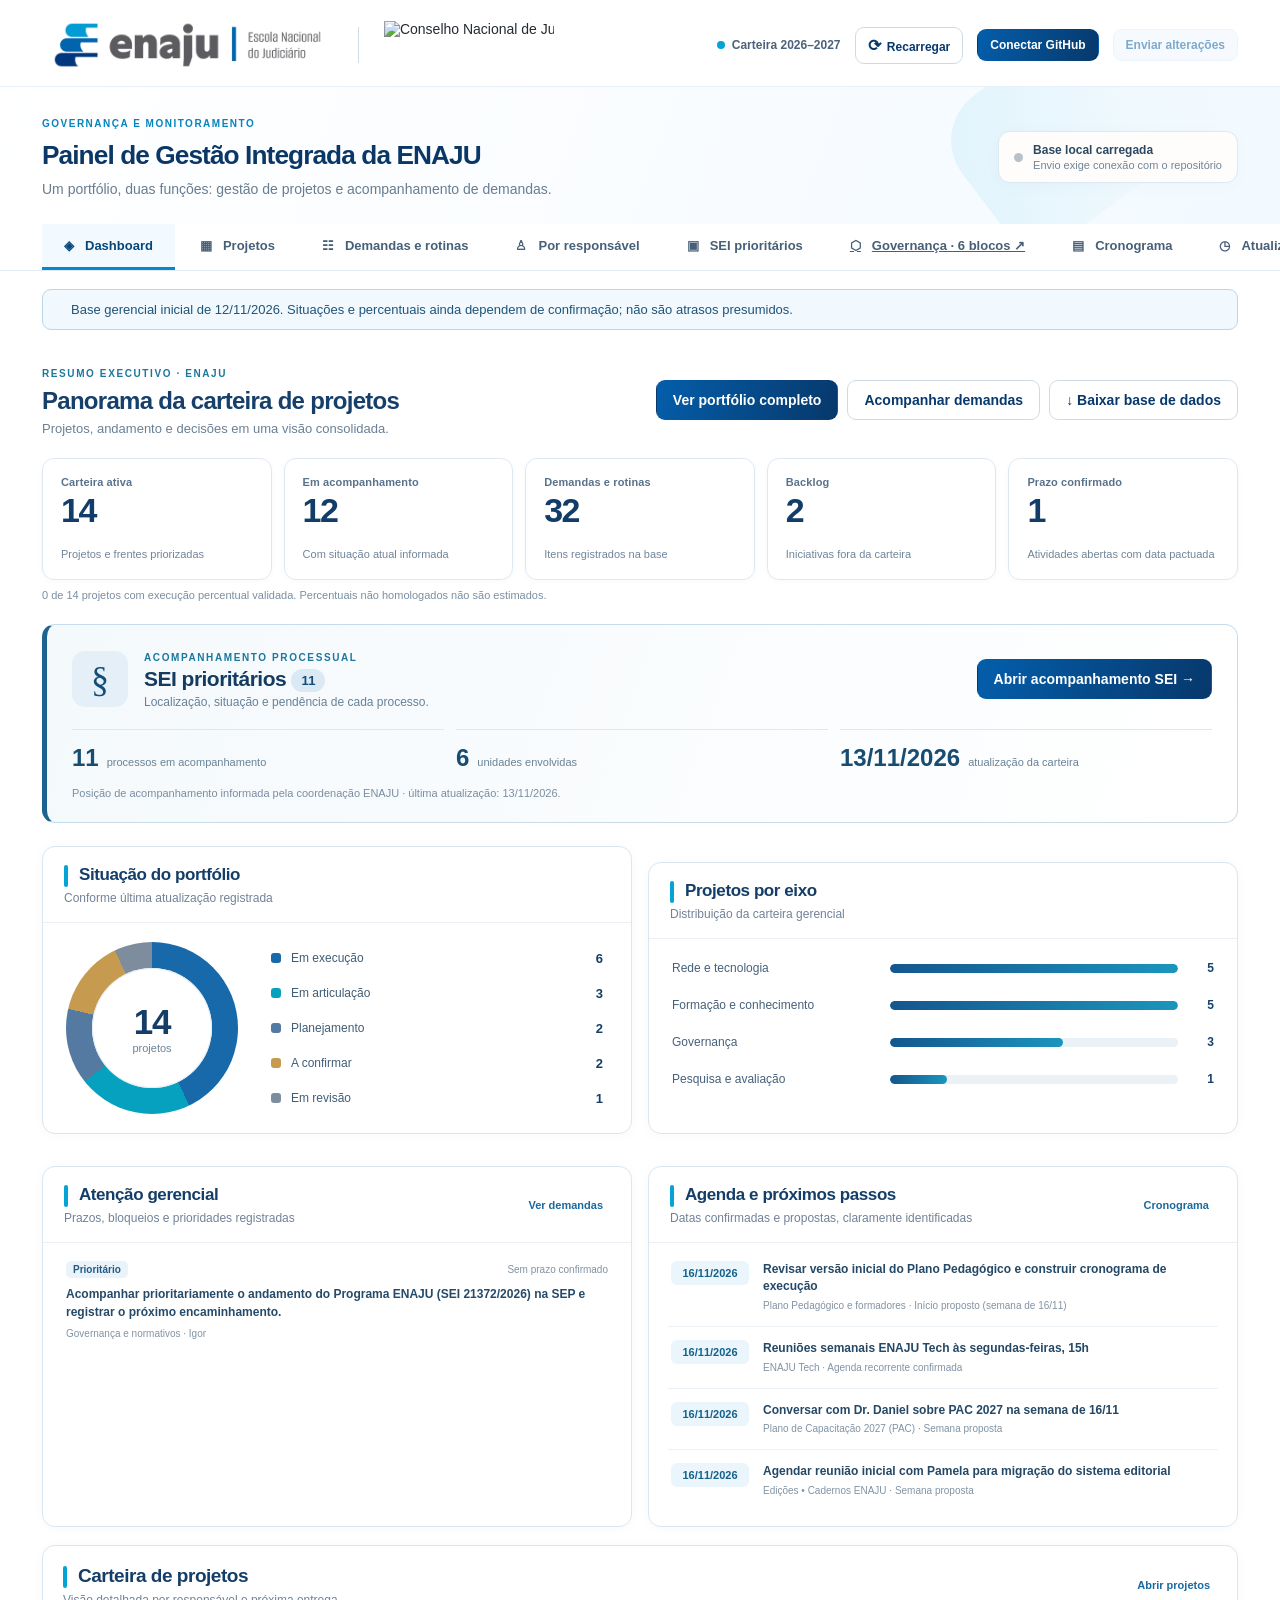
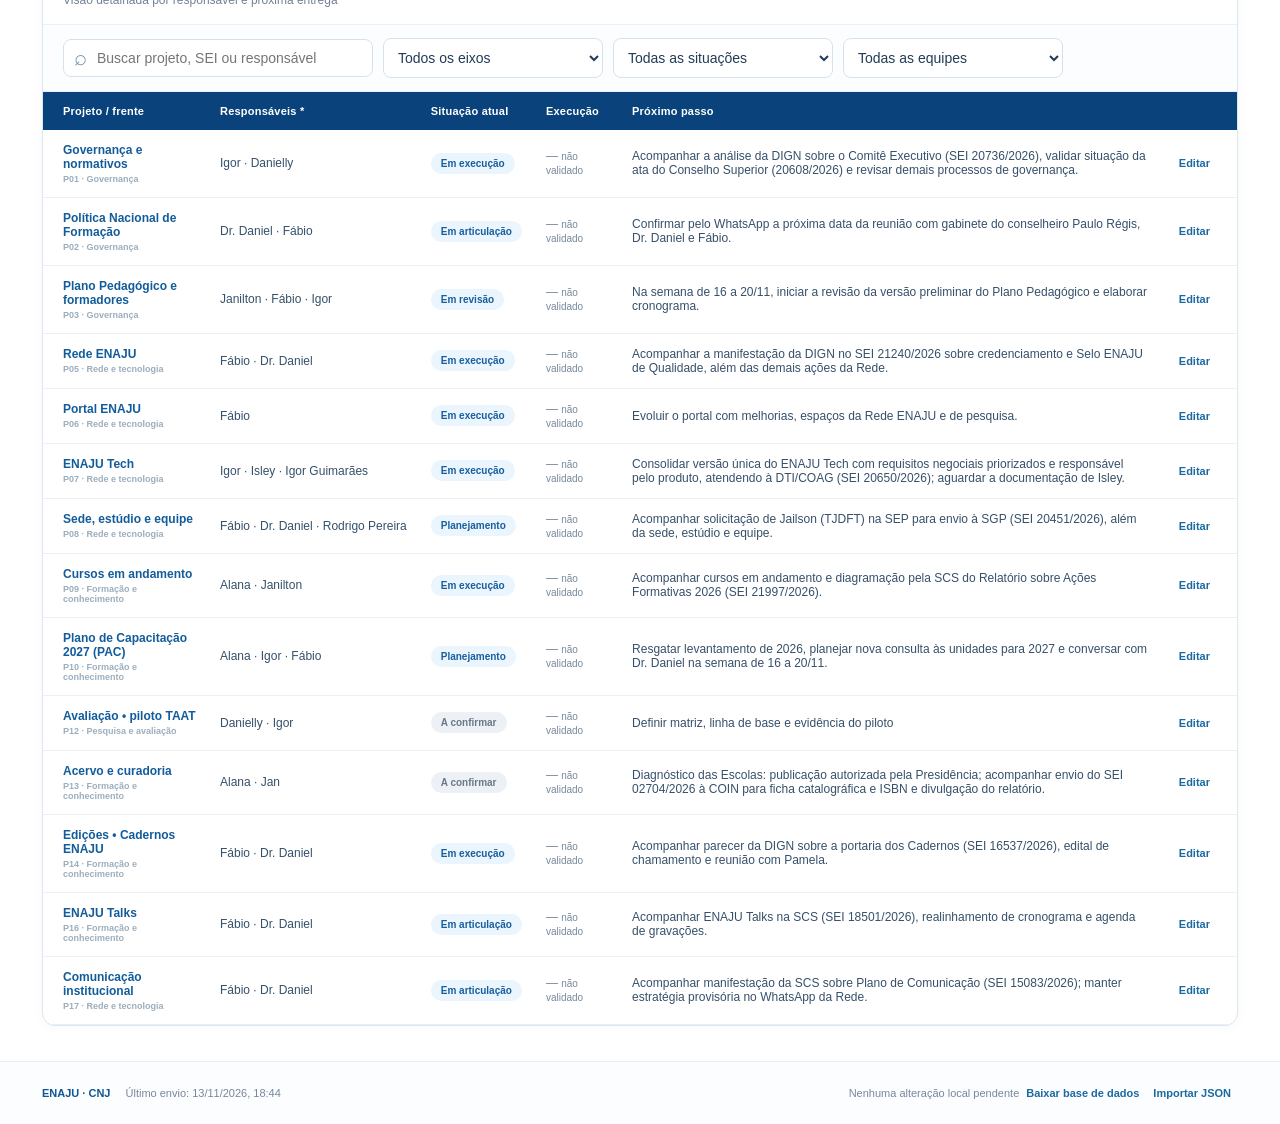
==== index.html @ a5a3d70e "Adiciona botão de acesso ao painel de governança dos seis blocos" ====
<!doctype html>
<html lang="pt-BR">
<head>
  <meta charset="utf-8">
  <meta name="viewport" content="width=device-width, initial-scale=1">
  <meta name="color-scheme" content="light">
  <meta name="description" content="Painel integrado de projetos, atividades e cronogramas da ENAJU.">
  <meta http-equiv="Content-Security-Policy" content="default-src 'self'; script-src 'self'; style-src 'self'; style-src-attr 'unsafe-inline'; img-src 'self' data: https://www.cnj.jus.br; font-src 'self'; connect-src 'self' https://api.github.com; object-src 'none'; base-uri 'self'; form-action 'self'; frame-ancestors 'none'; upgrade-insecure-requests">
  <title>ENAJU | Painel de Gestão Integrada</title>
  <link rel="icon" href="assets/enaju-favicon.svg" type="image/svg+xml">
  <link rel="stylesheet" href="styles.css?v=4">
  <script src="app.js?v=5" defer></script>
</head>
<body>
  <a class="skip" href="#main">Ir para o conteúdo</a>
  <div class="app">
    <header class="topbar">
      <div class="branding">
        <img src="assets/enaju-logo.png" alt="ENAJU — Escola Nacional do Judiciário" class="brandlogo">
        <span class="branddivider"></span>
        <div class="cnjmark" aria-label="Conselho Nacional de Justiça"><img src="https://www.cnj.jus.br/wp-content/uploads/2023/09/logo-cnj-preta-2023.jpg" alt="Conselho Nacional de Justiça — marca institucional" class="cnjofficial"></div>
      </div>
      <div class="topbar-right">
        <span class="portfolio-year"><span class="dot"></span>Carteira 2026–2027</span>
        <button class="btn btn-outline btn-sm" id="btnSync"><span class="icon">⟳</span> Recarregar</button>
        <button class="btn btn-solid btn-sm" id="btnConnect">Conectar GitHub</button>
        <button class="btn btn-subtle btn-sm" id="btnSend" disabled>Enviar alterações <span id="sendIndicator"></span></button>
      </div>
    </header>
    <section class="headband">
      <div>
        <div class="eyebrow">GOVERNANÇA E MONITORAMENTO</div>
        <h1>Painel de Gestão Integrada da ENAJU</h1>
        <p>Um portfólio, duas funções: gestão de projetos e acompanhamento de demandas.</p>
      </div>
      <div class="sync-info" id="connectionBanner" role="status">
        <span id="connectionDot" class="connection-dot"></span>
        <div><strong id="connectionTitle">Base inicial carregada</strong><small id="connectionSubtitle">Edição local · envio exige conexão GitHub</small></div>
      </div>
    </section>
    <nav class="mainnav" aria-label="Seções do painel" id="mainnav">
      <button class="nav-btn active" data-view="overview" aria-current="page">◈ <span>Dashboard</span></button>
      <button class="nav-btn" data-view="projects">▦ <span>Projetos</span></button>
      <button class="nav-btn" data-view="routines">☷ <span>Demandas e rotinas</span></button>
      <button class="nav-btn" data-view="owners">♙ <span>Por responsável</span></button>
      <button class="nav-btn" data-view="seis">▣ <span>SEI prioritários</span></button>
      <a class="nav-btn" href="governanca.html" title="Abrir o painel de governança com os seis blocos" aria-label="Abrir Governança — 6 blocos">⬡ <span>Governança · 6 blocos ↗</span></a>
      <button class="nav-btn" data-view="timeline">▤ <span>Cronograma</span></button>
      <button class="nav-btn" data-view="history">◷ <span>Atualizações</span></button>
    </nav>
    <main id="main">
      <div id="banner" class="banner" hidden></div>
      <div class="content" id="viewRoot"><div class="loading">Carregando a carteira da ENAJU…</div></div>
    </main>
    <footer class="footer">
      <div><span class="footer-mark">ENAJU · CNJ</span> <span id="lastUpdatedText">Base inicial: 12/11/2026</span></div>
      <div><span id="dirtyCounter"></span><button class="text-button" id="btnExport">Baixar base de dados</button><button class="text-button" id="btnImport">Importar JSON</button></div>
    </footer>
  </div>
  <div id="toast" class="toast" role="status" aria-live="polite" hidden></div>
  <input type="file" id="importInput" accept="application/json,.json" hidden>
  <div id="modal" class="modal-layer" hidden>
    <div class="modal-backdrop" data-action="close-modal"></div>
    <section class="modal-card" role="dialog" aria-modal="true" aria-labelledby="modalTitle">
      <div class="modal-header"><h2 id="modalTitle">Editar</h2><button class="icon-button" id="closeModal" aria-label="Fechar">×</button></div>
      <div id="modalContent" class="modal-content"></div>
    </section>
  </div>
  <noscript>Ative JavaScript para utilizar o painel.</noscript>
</body>
</html>
---- styles.css ----
:root{--navy:#08396e;--blue:#0867b5;--mid:#108bc9;--aqua:#03a4d5;--deep:#092d55;--ink:#192b40;--text:#31465e;--muted:#687b8f;--line:#e1e9f1;--wash:#f4f8fc;--surface:#fff;--softblue:#eaf5ff;--softcyan:#e7f9fd;--green:#087e66;--amber:#9d6100;--red:#b73c45;--radius:14px}
*{box-sizing:border-box}html{font-family:Inter,"Segoe UI",Roboto,Arial,sans-serif;-webkit-font-smoothing:antialiased;background:#f7fafe;color:var(--ink);scroll-behavior:smooth}body{margin:0;min-height:100vh;font-size:14px}button,input,select,textarea{font:inherit}button{cursor:pointer}button:disabled{cursor:not-allowed;opacity:.52}a{color:var(--blue)}[hidden]{display:none!important}.skip{position:absolute;top:-100px;left:0;padding:12px;background:white;z-index:100}.skip:focus{top:0}.app{max-width:1640px;margin:auto;background:#fff;min-height:100vh;box-shadow:0 0 70px #d8e2ea66}.topbar{display:flex;align-items:center;justify-content:space-between;gap:30px;padding:20px 42px 16px;border-bottom:1px solid #e8eff6;background:#fff}.branding{display:flex;align-items:center;gap:25px;min-width:0}.brandlogo{height:50px;width:auto;max-width:340px;object-fit:contain;object-position:left}.branddivider{height:36px;width:1px;background:#d2dce6}.cnjmark{display:flex;align-items:center;gap:10px;white-space:nowrap;color:#252b33}.cnjmark strong{font-family:Arial Black,Arial,sans-serif;font-size:43px;letter-spacing:-6px;line-height:.9;padding-right:4px}.cnjmark span{font-size:10px;font-weight:650;line-height:1.35;letter-spacing:.03em}.topbar-right{display:flex;align-items:center;gap:14px;white-space:nowrap}.portfolio-year{color:#4c627b;font-size:12px;font-weight:700}.dot{display:inline-block;width:8px;height:8px;border-radius:50%;background:var(--aqua);margin-right:7px}.btn{border-radius:9px;font-weight:700;padding:11px 16px;border:1px solid #cddbe9;background:white;color:var(--deep);transition:.15s ease}.btn:hover{transform:translateY(-1px);box-shadow:0 4px 12px #08396e18}.btn-sm{padding:8px 12px;font-size:12px}.btn-solid{color:#fff;background:linear-gradient(110deg,#045eab,#07386b);border-color:transparent}.btn-outline{color:var(--navy);background:#fff}.btn-subtle{border-color:#d9e9fa;background:#edf6ff;color:#075b9f}.icon{font-weight:900;font-size:16px;margin-right:3px}.headband{position:relative;display:flex;justify-content:space-between;align-items:center;gap:30px;padding:31px 42px 27px;overflow:hidden;background:linear-gradient(110deg,#fff 0%,#f9fcff 54%,#f2faff 100%)}.headband:after{content:"";position:absolute;z-index:0;width:400px;height:170px;right:-60px;top:-95px;border-radius:55px;transform:rotate(-37deg);background:linear-gradient(120deg,#e0f3fc 0%,#f0f9fe 50%,transparent 80%)}.headband>div{position:relative;z-index:1}.eyebrow{color:#0584bf;letter-spacing:.15em;font-size:10px;font-weight:800;margin-bottom:10px}.headband h1{font-size:clamp(23px,2.05vw,32px);line-height:1.24;color:#0b3766;margin:0 0 9px;letter-spacing:-.035em}.headband p{color:#687d90;font-size:14px;margin:0}.sync-info{min-width:225px;background:#fffdfb;border:1px solid #dce8f2;border-radius:12px;display:flex;align-items:center;gap:10px;padding:11px 15px;box-shadow:0 3px 15px #1b558008}.sync-info strong,.sync-info small{display:block}.sync-info strong{font-size:12px;color:#2d4862}.sync-info small{font-size:11px;color:#718498;margin-top:2px}.connection-dot{width:9px;height:9px;border-radius:50%;background:#b7c1ca;flex:none}.connection-dot.online{background:#16ab83}.connection-dot.dirty{background:#e8a83d}.mainnav{display:flex;align-items:stretch;gap:3px;border-bottom:1px solid #e1ebf3;background:#fff;padding:0 42px;overflow-x:auto}.nav-btn{padding:14px 22px;display:flex;align-items:center;justify-content:center;gap:11px;min-width:max-content;border:0;background:none;border-bottom:3px solid transparent;color:#476078;font-weight:650;font-size:13px}.nav-btn:hover{color:var(--blue);background:#f8fbff}.nav-btn.active{border-color:#0688c7;color:#064679;background:#f3faff}.nav-btn:first-letter{font-size:18px}.banner{padding:12px 28px;margin:18px 42px 0;border:1px solid #b8d7ec;border-radius:9px;background:#f1f8fe;color:#205478;font-size:13px}.banner.error{background:#fff8f6;color:#94433b;border-color:#f3c5c0}.content{padding:25px 42px 35px}.loading{padding:80px;text-align:center;color:#65788f}.metric-grid{display:grid;grid-template-columns:repeat(4,minmax(0,1fr));gap:16px;margin-bottom:26px}.metric{display:flex;align-items:center;min-height:116px;padding:20px 22px;gap:17px;background:white;border:1px solid #dce8f2;border-radius:13px;box-shadow:0 2px 10px #0f467908}.metric-icon{flex:0 0 52px;height:54px;display:flex;align-items:center;justify-content:center;border-radius:12px;color:#057bba;background:linear-gradient(145deg,#e3f5ff,#ecf9ff);font-size:28px}.metric-icon.aqua{color:#0296ab;background:#e5fbfa}.metric-icon.navy{color:#0d487a;background:#eaf0f8}.metric-value{color:#0a3768;font-weight:800;font-size:30px;letter-spacing:-.05em;line-height:1}.metric-value.muted{color:#9aabb8}.metric-label{margin-top:7px;color:#60738a;font-size:12px;line-height:1.4;font-weight:560}.section-grid{display:grid;grid-template-columns:minmax(0,1fr) 326px;gap:20px;align-items:start}.panel{background:white;border:1px solid #dae6f0;border-radius:13px;overflow:hidden;box-shadow:0 1px 12px #0c355408}.panel+.panel{margin-top:16px}.panel-header{display:flex;align-items:center;justify-content:space-between;gap:12px;padding:17px 20px;border-bottom:1px solid #e9eff5}.section-title{margin:0;font-size:19px;line-height:1.35;color:#143e68;font-weight:760;letter-spacing:-.025em}.section-title:before{content:"";width:4px;height:22px;background:var(--aqua);border-radius:3px;display:inline-block;vertical-align:middle;margin-right:11px}.section-subtitle{font-size:12px;color:#728296;margin:4px 0 0}.small-heading{margin:0;font-size:15px;font-weight:760;color:#113c67}.header-actions{display:flex;align-items:center;gap:8px}.filterbar{display:flex;align-items:center;flex-wrap:wrap;gap:10px;padding:13px 20px;border-bottom:1px solid #e8eef5;background:#fcfdff}.field{display:flex;flex-direction:column;gap:7px;min-width:0}.field label{font-size:12px;font-weight:700;color:#436078}.field input,.field select,.field textarea,.filterbar input,.filterbar select{padding:10px 11px;border:1px solid #d5e2ee;border-radius:8px;background:#fff;color:#223b56;min-width:0;width:100%;outline:none}.field input:focus,.field select:focus,.field textarea:focus,.filterbar input:focus,.filterbar select:focus{border-color:#2396ce;box-shadow:0 0 0 3px #d6f1ff}.field textarea{resize:vertical;min-height:75px}.field .hint{font-size:11px;color:#71849a;line-height:1.45}.searchbox{position:relative;flex:1 1 205px;max-width:310px}.searchbox input{padding-left:33px}.searchbox:before{content:"⌕";font-size:22px;color:#7794ad;position:absolute;left:11px;top:6px}.filterbar select{flex:1 1 140px;max-width:220px;padding:10px}.table-wrap{overflow:auto}.data-table{width:100%;border-collapse:collapse;font-size:12px}.data-table th{padding:13px 12px;text-align:left;color:#fff;background:#0a427b;letter-spacing:.02em;font-size:11px;font-weight:710;white-space:nowrap;position:sticky;top:0;z-index:2}.data-table td{padding:13px 12px;border-bottom:1px solid #eaf0f5;vertical-align:middle;color:#36506a}.data-table tr:hover td{background:#f4faff}.data-table td:first-child,.data-table th:first-child{padding-left:20px}.data-table td:last-child,.data-table th:last-child{padding-right:20px}.project-name{font-weight:740;color:#173e69;max-width:270px}.project-name button,.table-link{color:#125c9b;border:0;background:none;text-align:left;font-weight:740;padding:0}.project-name button:hover,.table-link:hover{text-decoration:underline}.muted-text{color:#77899b}.nowrap{white-space:nowrap}.small{font-size:11px}.badge{border-radius:999px;display:inline-block;white-space:nowrap;padding:5px 10px;font-size:10px;font-weight:730;background:#edf1f5;color:#667585}.badge.verified{background:#e2f8ef;color:#097554}.badge.planning{background:#eaf5fe;color:#185e9c}.badge.risk{background:#ffeff0;color:#aa3640}.badge.warning{background:#fff3df;color:#9b6607}.badge.neutral{background:#edf1f5;color:#687888}.progress-line{display:flex;align-items:center;gap:9px;min-width:120px}.progress-track{width:92px;height:8px;border-radius:8px;overflow:hidden;background:#e3edf5;flex:none}.progress-fill{display:block;height:100%;background:linear-gradient(90deg,#007ac3,#16b1d8);border-radius:8px}.side-stack{display:grid;gap:16px}.side-body{padding:19px 20px}.side-stat{display:flex;align-items:center;gap:14px}.donut{width:122px;height:122px;border-radius:50%;background:conic-gradient(#dfe7ed 0% 100%);display:grid;place-items:center;flex:none}.donut-core{width:79px;height:79px;border-radius:50%;background:#fff;display:flex;flex-direction:column;align-items:center;justify-content:center}.donut-core strong{font-size:27px;color:#113e71}.donut-core span{font-size:9px;color:#78899c;text-align:center}.side-legend{flex:1;min-width:0}.side-legend strong{font-size:12px;color:#17436d}.side-legend p{margin:7px 0;font-size:11px;line-height:1.55;color:#72859b}.side-legend .legend-line{font-size:12px;color:#546c82;margin-bottom:5px}.legend-dot{display:inline-block;width:8px;height:8px;border-radius:50%;background:#9cb3c8;margin-right:7px}.area-bars{display:grid;gap:10px}.area-bar-row{display:grid;grid-template-columns:minmax(100px,1fr) 2fr 24px;align-items:center;gap:10px;font-size:11px;color:#587187}.area-track{height:8px;background:#eaf0f7;border-radius:10px;overflow:hidden}.area-track i{display:block;height:100%;background:#068bd1;border-radius:10px}.priority-row{display:flex;gap:10px;padding:11px 0;border-bottom:1px solid #e9eff5}.priority-row:last-child{border-bottom:0}.priority-num{font-size:11px;font-weight:800;color:#0b6098;background:#eaf4fa;border-radius:8px;display:grid;place-items:center;width:25px;height:25px;flex:none}.priority-row strong{font-size:12px;color:#2b4763;font-weight:650;display:block;line-height:1.45}.priority-row small{display:block;font-size:11px;color:#7d8fa1;margin-top:4px}.callout{background:#eef8fe;border:1px solid #d4eafa;color:#174870;border-radius:11px;padding:16px 18px;line-height:1.6;font-size:12px}.callout strong{color:#0b4378}.footnote{font-size:11px;color:#7a8da0;line-height:1.6;padding:14px 18px}.toolbar{display:flex;gap:10px;align-items:center;justify-content:space-between;flex-wrap:wrap;margin:0 0 17px}.toolbar .section-title:before{display:none}.toolbar p{margin:5px 0 0;color:#768a9b;font-size:12px}.toolbar-right{display:flex;align-items:center;gap:8px;flex-wrap:wrap}.count-chip{display:inline-block;font-size:11px;padding:6px 10px;border:1px solid #d9e6ef;border-radius:25px;color:#4d6880}.empty-state{padding:36px;text-align:center;color:#71859a}.soft-card{border:1px solid #dce8f1;border-radius:12px;background:#fff;padding:18px}.soft-card strong{font-size:13px;color:#20486e}.soft-card p{font-size:12px;line-height:1.6;color:#708399}.grid2{display:grid;grid-template-columns:1fr 1fr;gap:15px}.timeline-wrapper{overflow:auto;padding:18px 20px}.timeline-head{display:grid;grid-template-columns:255px repeat(17,42px);width:max-content;gap:0}.timeline-head>span{font-size:10px;color:#5c7590;text-align:center;padding:8px 0;border-bottom:1px solid #dce7f2;font-weight:700}.timeline-head .timeline-title{text-align:left}.timeline-row{display:grid;grid-template-columns:255px repeat(17,42px);min-height:37px;width:max-content;align-items:center;border-bottom:1px solid #f0f4f8}.timeline-row .milestone-name{padding:0 12px 0 0;color:#315471;font-size:11px;white-space:nowrap;overflow:hidden;text-overflow:ellipsis}.timecell{height:27px;border-left:1px solid #f1f5f8;display:grid;align-items:center}.timebar{height:11px;width:100%;border-radius:3px;background:#8dbbe0}.timebar.proposed{background:repeating-linear-gradient(135deg,#9fc5e6,#9fc5e6 5px,#d1e6f8 5px,#d1e6f8 9px)}.timeline-legend{font-size:12px;color:#6b8196;margin:12px 20px}.history-entry{border-bottom:1px solid #edf2f6;padding:18px 20px}.history-entry:last-child{border-bottom:0}.history-entry strong{font-size:13px;color:#234a72}.history-entry p{font-size:12px;color:#6d8295;margin:6px 0}.history-entry time{color:#7c93a8;font-size:11px}.footer{padding:18px 42px;border-top:1px solid #e6edf4;display:flex;justify-content:space-between;align-items:center;gap:12px;flex-wrap:wrap;background:#fcfdff;font-size:11px;color:#77879b}.footer-mark{font-weight:800;color:#0e5794;margin-right:12px}.text-button{border:0;background:none;color:#1a699f;font-weight:700;padding:7px;cursor:pointer;font-size:11px}.text-button:hover{text-decoration:underline}.toast{position:fixed;right:20px;bottom:20px;z-index:100;background:#063e72;color:#fff;border-radius:10px;padding:14px 18px;max-width:390px;box-shadow:0 10px 40px #07346145;font-size:13px;line-height:1.5}.modal-layer{position:fixed;inset:0;z-index:90;display:flex;align-items:center;justify-content:center;padding:15px}.modal-backdrop{position:absolute;inset:0;background:#122e4bb5;backdrop-filter:blur(2px)}.modal-card{position:relative;background:white;width:min(760px,100%);max-height:min(94vh,920px);overflow:auto;border-radius:16px;box-shadow:0 20px 80px #061e3f80}.modal-header{display:flex;align-items:center;justify-content:space-between;gap:8px;padding:19px 23px;border-bottom:1px solid #e0eaf2;position:sticky;top:0;background:white;z-index:5}.modal-header h2{font-size:18px;color:#0e4778;margin:0}.icon-button{border:0;background:#eff6fb;width:33px;height:33px;border-radius:8px;color:#38668a;font-size:22px;font-weight:500;cursor:pointer}.modal-content{padding:22px 23px}.form-grid{display:grid;grid-template-columns:repeat(2,minmax(0,1fr));gap:16px}.form-grid .full{grid-column:1/-1}.form-actions{border-top:1px solid #e6eef4;display:flex;justify-content:flex-end;gap:10px;margin-top:18px;padding-top:17px}.detail-grid{display:grid;grid-template-columns:1fr 1fr;gap:16px;margin-bottom:18px}.detail-field label{display:block;font-size:10px;text-transform:uppercase;letter-spacing:.06em;color:#8a9cad;margin-bottom:5px}.detail-field p{margin:0;font-size:13px;color:#294868;line-height:1.5}.detail-section{padding:16px 0;border-top:1px solid #e8eef5}.detail-section h3{font-size:13px;color:#19517e;margin:0 0 10px}.detail-section li{font-size:12px;line-height:1.7;color:#536d83}.detail-section ul{padding-left:17px;margin:0}.explain{color:#7b8fa1;font-size:12px;line-height:1.55}.warning-inline{border-left:3px solid #edb546;background:#fffaf0;color:#6d5a30;padding:10px 13px;font-size:12px;line-height:1.45;margin-top:14px}.form-check{display:flex;align-items:center;gap:8px;font-size:12px;color:#566f83}.form-check input{width:16px;height:16px}.codeword{font-family:ui-monospace,SFMono-Regular,Consolas,monospace;background:#edf4f9;border-radius:4px;padding:2px 5px;color:#075284}.divider{border:0;border-top:1px solid #e6edf3;margin:18px 0}.mini-data{font-size:11px;color:#688098}.pill{background:#e7f2fa;color:#0a609a;border-radius:40px;font-weight:700;padding:5px 8px;font-size:10px}.project-cell-id{font-size:9px;color:#9caebd;display:block;margin-top:3px}.attention-note{margin-bottom:15px;color:#627b91;font-size:12px;line-height:1.55}.intro-options{display:grid;grid-template-columns:1fr 1fr;gap:12px}.intro-options .soft-card{padding:15px}
@media(max-width:1190px){.topbar{padding:16px 24px}.headband{padding:24px}.content{padding:22px 24px}.mainnav{padding:0 24px}.footer{padding:17px 24px}.banner{margin:15px 24px 0}.section-grid{grid-template-columns:1fr}.side-stack{display:grid;grid-template-columns:repeat(2,1fr)}.side-stack .callout{grid-column:1/-1}.metric{padding:18px 15px}.metric-icon{flex-basis:43px;height:43px}.metric-value{font-size:26px}}
@media(max-width:790px){.topbar{gap:10px;flex-wrap:wrap}.brandlogo{max-width:250px;height:42px}.branding{gap:12px}.branddivider{height:26px}.cnjmark strong{font-size:32px;letter-spacing:-5px}.cnjmark span{font-size:8px}.headband{flex-direction:column;align-items:flex-start;padding:22px}.headband h1{font-size:24px}.sync-info{min-width:0;width:100%}.metric-grid{grid-template-columns:repeat(2,minmax(0,1fr))}.metric{min-height:100px}.side-stack{grid-template-columns:1fr}.section-title{font-size:17px}.panel-header{flex-wrap:wrap}.data-table{min-width:900px}.grid2,.intro-options{grid-template-columns:1fr}.form-grid,.detail-grid{grid-template-columns:1fr}.form-grid .full{grid-column:1}.toolbar{align-items:flex-start}.timeline-head{grid-template-columns:210px repeat(17,42px)}.timeline-row{grid-template-columns:210px repeat(17,42px)}}
@media(max-width:490px){.topbar{padding:15px 18px}.cnjmark{display:none}.branddivider{display:none}.topbar-right{justify-content:space-between;width:100%}.mainnav{padding:0 15px}.nav-btn{padding:12px 14px}.headband{padding:20px 18px}.content{padding:18px 12px}.metric-grid{gap:9px}.metric{padding:13px 9px;gap:8px;min-height:92px}.metric-icon{flex-basis:36px;height:40px;font-size:21px}.metric-value{font-size:24px}.metric-label{font-size:11px}.panel-header,.filterbar{padding:13px}.footer{padding:14px}.banner{margin:14px 12px 0}.modal-content{padding:16px}.modal-header{padding:16px}.searchbox{max-width:none}}

/* ENAJU V2 — visão executiva institucional */
.cnjmark{display:flex;align-items:center;justify-content:center;min-width:165px}
.cnjmark .cnjofficial{display:block;height:48px;width:170px;object-fit:contain;object-position:left center;filter:none}
.exec-intro{display:flex;justify-content:space-between;align-items:center;gap:18px;margin:0 0 19px;padding:9px 0 3px}
.exec-overline{font-size:10px;letter-spacing:.16em;font-weight:800;color:#1b779d}
.exec-intro h2{font-size:24px;line-height:1.2;margin:7px 0 6px;color:#163f69;letter-spacing:-.03em}
.exec-intro p{margin:0;color:#698095;font-size:13px}
.exec-intro-actions{display:flex;gap:9px;flex-wrap:wrap}
.executive-metrics{display:grid;grid-template-columns:repeat(5,minmax(0,1fr));gap:12px}
.exec-kpi{min-height:122px;border:1px solid #dfe8f0;border-radius:12px;background:#fff;padding:17px 18px;box-shadow:0 1px 6px #0b355008;display:flex;flex-direction:column}
.exec-kpi-label{font-size:11px;letter-spacing:.01em;color:#59728c;font-weight:700}
.exec-kpi strong{font-size:34px;letter-spacing:-.045em;line-height:1.35;color:#123d68}
.exec-kpi small{font-size:11px;color:#718599;line-height:1.35;margin-top:auto}
.executive-disclaimer{font-size:11px;color:#7b8ea1;margin:9px 0 23px}
.exec-grid{display:grid;grid-template-columns:repeat(2,minmax(0,1fr));gap:16px;align-items:stretch;margin-bottom:18px}
.exec-panel{min-height:270px}
.exec-panel .panel-header{padding:17px 21px}
.exec-panel .section-title{font-size:17px}
.exec-status-body{display:flex;align-items:center;gap:28px;padding:19px 23px}
.exec-donut{width:172px;height:172px;border-radius:50%;display:flex;align-items:center;justify-content:center;flex:none}
.exec-donut>div{width:120px;height:120px;border-radius:50%;background:white;display:flex;flex-direction:column;align-items:center;justify-content:center;box-shadow:inset 0 0 0 1px #e2edf5}
.exec-donut strong{font-size:35px;color:#143d67;letter-spacing:-.035em}
.exec-donut small{font-size:11px;color:#6a8397}
.exec-legends{display:flex;flex-direction:column;gap:4px;flex:1;min-width:0}
.exec-legend-row{display:flex;align-items:center;gap:10px;background:transparent;border:none;padding:8px 5px;color:#405d76;text-align:left;border-radius:7px;font-size:12px}
.exec-legend-row:hover,.exec-area:hover{background:#f0f7fc}
.exec-legend-row i{width:10px;height:10px;flex:none;border-radius:3px}
.exec-legend-row span{flex:1}.exec-legend-row b{color:#163f65;font-size:13px}
.exec-areas{padding:12px 20px 17px;display:flex;flex-direction:column;gap:3px}
.exec-area{display:grid;grid-template-columns:minmax(125px,1fr) minmax(80px,1.4fr) 24px;align-items:center;gap:12px;padding:10px 3px;background:none;border:0;border-radius:7px;color:#46617b;text-align:left;font-size:12px}
.exec-area strong{text-align:right;color:#16436e}
.exec-track{height:9px;background:#eaf1f7;border-radius:20px;overflow:hidden}
.exec-track i{height:100%;background:linear-gradient(90deg,#14568d,#1b95bd);border-radius:20px;display:block}
.exec-task-list,.exec-next-list{padding:5px 19px 15px}
.exec-task{padding:13px 4px;border-bottom:1px solid #edf2f6}
.exec-task:last-child,.exec-next-row:last-child{border-bottom:0}
.exec-task-head{display:flex;justify-content:space-between;gap:8px;align-items:center;font-size:10px;color:#8192a3}
.exec-task-status{font-size:10px;font-weight:750;border-radius:5px;background:#eaf3fa;color:#225a82;padding:3px 7px}
.exec-task p{font-size:12px;font-weight:650;color:#254a6a;margin:8px 0 5px;line-height:1.45}
.exec-task small,.exec-next-row small{display:block;font-size:10px;color:#8193a4;line-height:1.5}
.exec-next-row{display:flex;gap:14px;align-items:flex-start;padding:13px 3px;border-bottom:1px solid #edf2f6}
.exec-next-row strong{display:block;color:#244865;font-size:12px;line-height:1.4;margin-bottom:3px}
.exec-date{flex:none;font-size:11px;color:#14618b;font-weight:800;background:#eaf6fb;border-radius:6px;padding:6px 7px;min-width:78px;text-align:center}
.exec-empty{font-size:12px;color:#72889a;padding:15px}
.exec-table-panel{margin-top:17px}
@media(max-width:1250px){.executive-metrics{grid-template-columns:repeat(3,minmax(0,1fr))}.exec-status-body{gap:14px}.exec-donut{width:135px;height:135px}.exec-donut>div{width:94px;height:94px}}
@media(max-width:850px){.exec-grid{grid-template-columns:1fr}.executive-metrics{grid-template-columns:repeat(2,minmax(0,1fr))}.exec-intro{align-items:flex-start;flex-direction:column}.cnjmark .cnjofficial{width:130px;height:42px}.exec-kpi{min-height:108px}}
@media(max-width:490px){.exec-status-body{flex-direction:column;align-items:stretch}.exec-donut{align-self:center}.exec-area{grid-template-columns:110px 1fr 20px}.exec-intro h2{font-size:21px}.cnjmark{display:none}}


/* ENAJU V3 — acompanhamento SEI */
.sei-dashboard{border:1px solid #c7dbea;border-left:5px solid #1c6390;background:linear-gradient(110deg,#f4f9fc,#fff);border-radius:13px;padding:23px 25px;margin:0 0 23px}
.sei-dashboard-head{display:flex;align-items:center;justify-content:space-between;gap:18px}
.sei-dashboard-title{display:flex;align-items:center;gap:16px}
.sei-card-icon{font-family:Georgia,serif;width:56px;height:56px;display:flex;align-items:center;justify-content:center;border-radius:13px;background:#e4eff7;font-size:36px;color:#124e7b}
.sei-dashboard h3{font-size:21px;letter-spacing:-.025em;color:#153b60;margin:3px 0 4px}
.sei-dashboard h3 small{font-size:13px;padding:4px 10px;border-radius:25px;background:#dae9f3;color:#124e7b;vertical-align:middle}
.sei-dashboard p{color:#678198;font-size:12px;margin:0}
.sei-mini-grid{display:grid;grid-template-columns:repeat(3,1fr);gap:12px;margin-top:20px}
.sei-mini-grid>div{border-top:1px solid #dfe8ef;padding:14px 0 0;display:flex;gap:8px;align-items:baseline}
.sei-mini-grid strong{font-size:24px;color:#174c73}
.sei-mini-grid span{font-size:11px;color:#698296}
.sei-dashboard .sei-mini-footer{font-size:11px;color:#7b8da1;padding-top:15px}
.sei-table-wrap{overflow:auto}.sei-table{min-width:1020px}.sei-table th{white-space:nowrap}
.sei-process-link{font-weight:800!important;font-size:13px!important}
.sei-historic{display:block;font-size:10px;line-height:1.5;color:#73879c;margin-top:5px}
.sei-verified{font-weight:700;color:#24634e}.sei-unverified{font-weight:650;color:#916b28}
.sei-await{min-width:270px;line-height:1.45;font-size:12px}
@media(max-width:860px){.sei-dashboard-head{align-items:flex-start;flex-direction:column}.sei-mini-grid{grid-template-columns:1fr 1fr}.sei-mini-grid>div:last-child{grid-column:1/-1}}
@media(max-width:470px){.sei-mini-grid{grid-template-columns:1fr}.sei-mini-grid>div:last-child{grid-column:auto}.sei-dashboard{padding:16px}.sei-dashboard-title{align-items:flex-start}.sei-card-icon{width:42px;height:42px;font-size:28px;flex:none}}

/* ENAJU — cartões de demandas por responsável */

.owners-layout{display:grid;grid-template-columns:minmax(230px,290px) minmax(0,1fr);gap:17px;align-items:start}
.owner-panel,.owner-results{min-width:0}
.owner-list{display:flex;flex-direction:column;padding:10px;gap:5px;max-height:720px;overflow:auto}
.owner-entry{display:flex;width:100%;justify-content:space-between;align-items:center;gap:10px;text-align:left;border:1px solid transparent;border-radius:9px;background:transparent;padding:12px 11px;color:#254c6f;cursor:pointer}
.owner-entry:hover{background:#f1f8ff}
.owner-entry.selected{border-color:#a7d8f4;background:#e9f6ff;box-shadow:inset 3px 0 #0789c7}
.owner-name{font-size:13px;font-weight:750}
.owner-count{font-size:11px;color:#70869b;white-space:nowrap}
.owner-results-header{flex-wrap:wrap}
.owner-cards{display:grid;grid-template-columns:repeat(2,minmax(0,1fr));gap:13px;padding:17px}
.owner-demand-card{display:flex;flex-direction:column;min-width:0;gap:11px;padding:17px;border:1px solid #dce8f2;border-radius:12px;background:#fff;box-shadow:0 1px 5px #143b5908}
.owner-card-head{display:flex;justify-content:space-between;gap:8px;align-items:center}
.owner-demand-id{font-size:11px;font-weight:800;color:#61809b}
.owner-demand-card h3{font-size:14px;line-height:1.5;font-weight:750;color:#143e68;margin:0;overflow-wrap:anywhere}
.owner-demand-context{display:flex;align-items:center;gap:7px;flex-wrap:wrap;font-size:12px;color:#55748e}
.owner-project-link{background:transparent;padding:0;border:0;color:#075c9d;text-align:left;text-decoration:underline;text-underline-offset:2px;font-size:12px;font-weight:700}
.owner-sei{border-left:1px solid #cbdbe7;padding-left:7px}
.owner-demand-meta{display:flex;flex-wrap:wrap;gap:8px 18px;font-size:11px;color:#577188}
.owner-demand-meta b{color:#2f5677}
.owner-last-report{margin:0;padding-top:8px;border-top:1px solid #edf2f7;color:#56728c;font-size:12px;line-height:1.55;overflow-wrap:anywhere}
.owner-assignment-note{margin:0;color:#86621f;background:#fff8e8;border-radius:7px;padding:9px;font-size:11px}
.owner-card-bottom{margin-top:auto;padding-top:5px}
.owner-entry:focus-visible,.owner-project-link:focus-visible,.owner-card-bottom button:focus-visible{outline:3px solid #00a2d8;outline-offset:2px}
@media(max-width:1020px){.owner-cards{grid-template-columns:1fr}}
@media(max-width:750px){.owners-layout{grid-template-columns:1fr}.owner-list{display:grid;grid-template-columns:repeat(2,minmax(0,1fr));max-height:none}.owner-cards{grid-template-columns:1fr}}
@media(max-width:480px){.owner-list{grid-template-columns:1fr}.owner-entry{padding:10px}.owner-cards{padding:11px}}
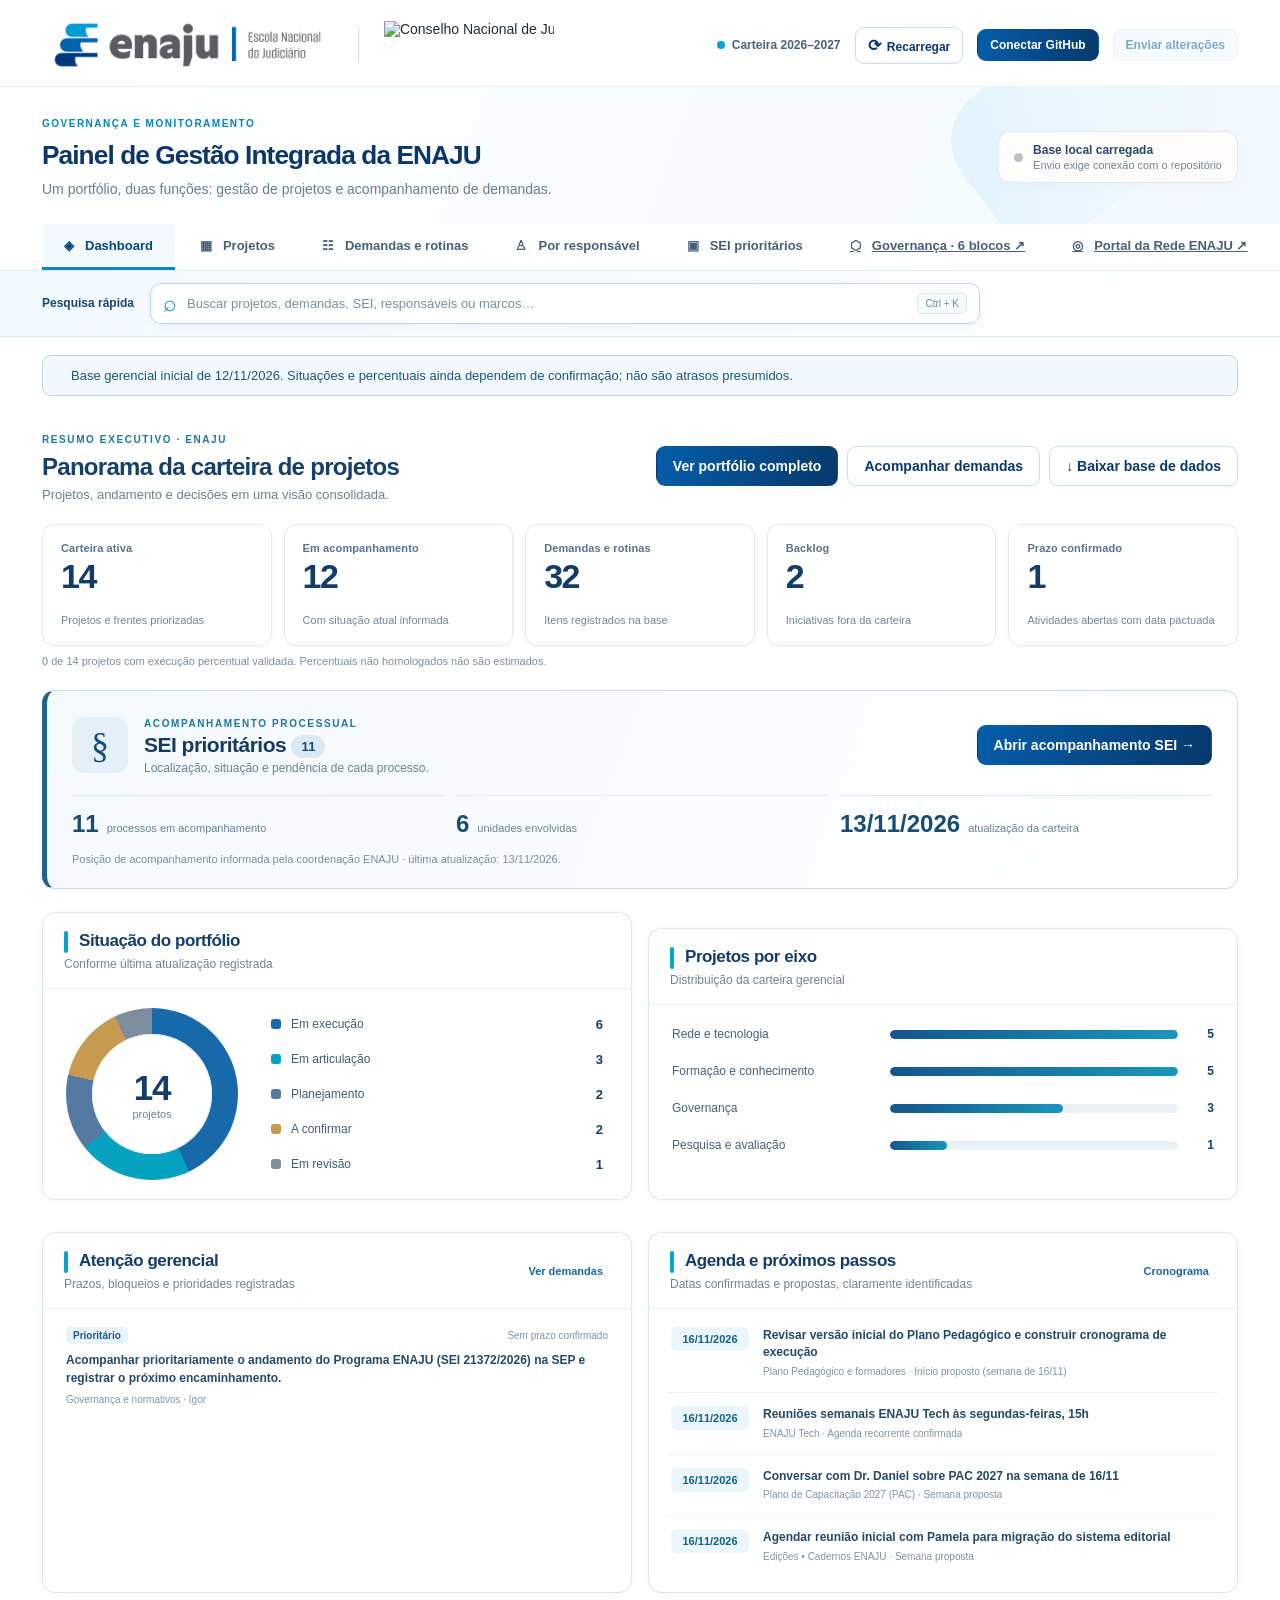
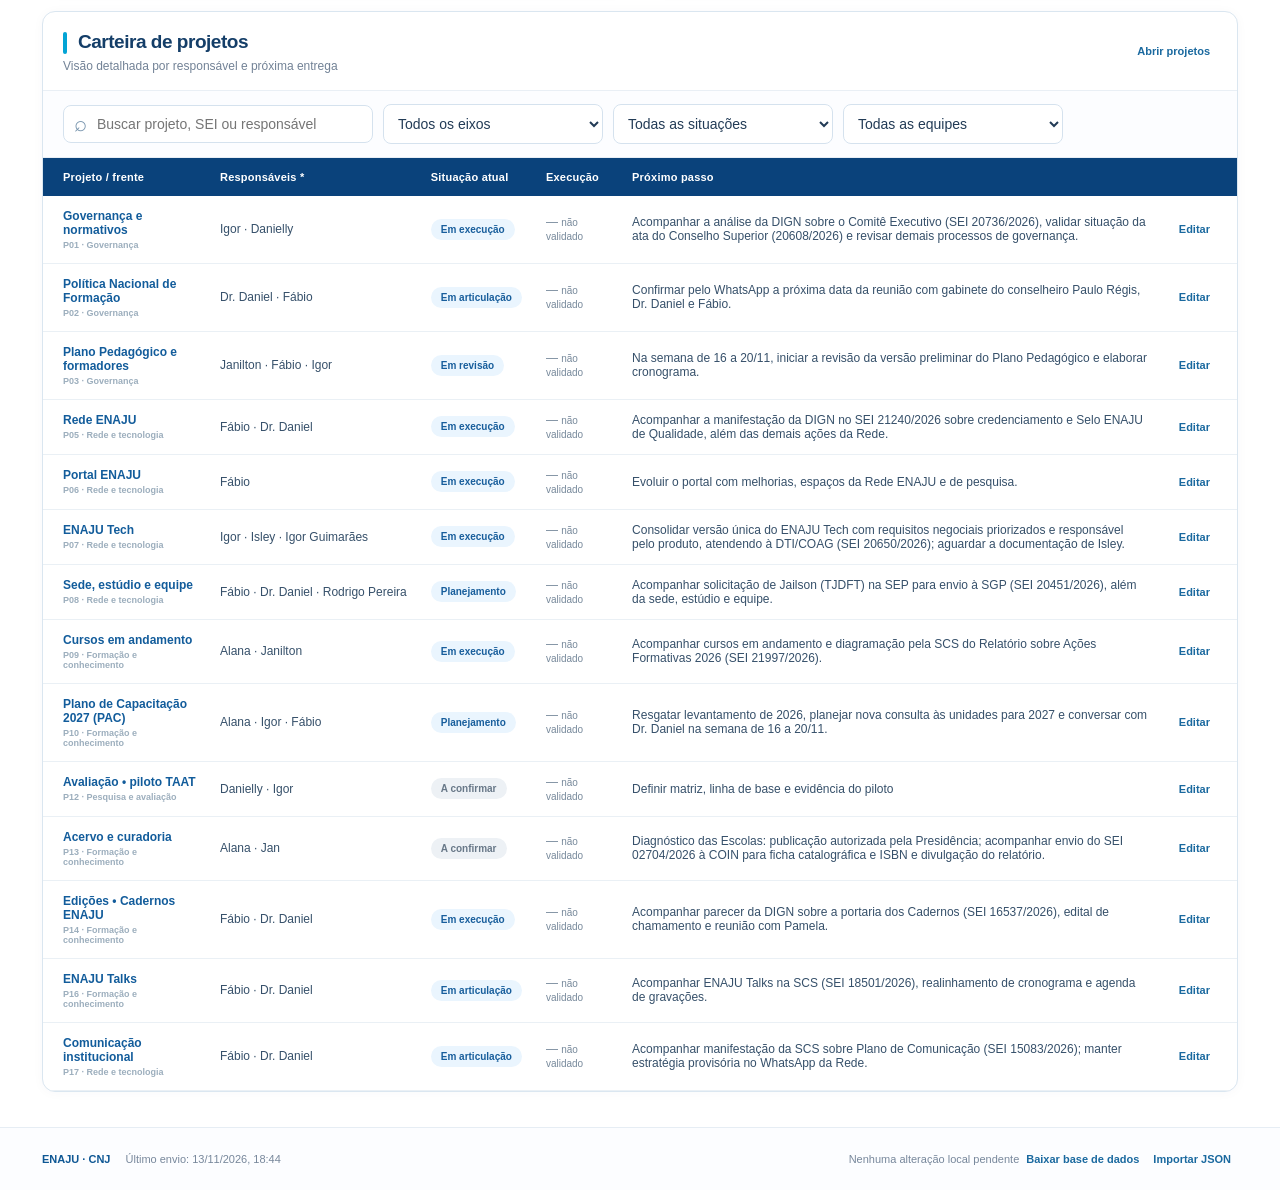
==== commit 4813e333: "ui: pesquisa rápida e link para Portal da Rede ENAJU" ====
--- a/index.html
+++ b/index.html
@@ -8,8 +8,8 @@
   <meta http-equiv="Content-Security-Policy" content="default-src 'self'; script-src 'self'; style-src 'self'; style-src-attr 'unsafe-inline'; img-src 'self' data: https://www.cnj.jus.br; font-src 'self'; connect-src 'self' https://api.github.com; object-src 'none'; base-uri 'self'; form-action 'self'; frame-ancestors 'none'; upgrade-insecure-requests">
   <title>ENAJU | Painel de Gestão Integrada</title>
   <link rel="icon" href="assets/enaju-favicon.svg" type="image/svg+xml">
-  <link rel="stylesheet" href="styles.css?v=4">
-  <script src="app.js?v=5" defer></script>
+  <link rel="stylesheet" href="styles.css?v=5">
+  <script src="app.js?v=6" defer></script>
 </head>
 <body>
   <a class="skip" href="#main">Ir para o conteúdo</a>
@@ -45,9 +45,20 @@
       <button class="nav-btn" data-view="owners">♙ <span>Por responsável</span></button>
       <button class="nav-btn" data-view="seis">▣ <span>SEI prioritários</span></button>
       <a class="nav-btn" href="governanca.html" title="Abrir o painel de governança com os seis blocos" aria-label="Abrir Governança — 6 blocos">⬡ <span>Governança · 6 blocos ↗</span></a>
+      <a class="nav-btn" href="https://redenacional-enaju-cnj.github.io/rede-escolas-enaju/index.html" target="_blank" rel="noopener noreferrer" title="Abrir Portal da Rede ENAJU em uma nova aba">◎ <span>Portal da Rede ENAJU ↗</span></a>
       <button class="nav-btn" data-view="timeline">▤ <span>Cronograma</span></button>
       <button class="nav-btn" data-view="history">◷ <span>Atualizações</span></button>
     </nav>
+    <section class="quick-find-area" role="search" aria-label="Pesquisa rápida no painel">
+      <label class="quick-find-label" for="quickSearch">Pesquisa rápida</label>
+      <div class="quick-find-control">
+        <span class="quick-find-icon" aria-hidden="true">⌕</span>
+        <input id="quickSearch" type="search" placeholder="Buscar projetos, demandas, SEI, responsáveis ou marcos…" aria-label="Pesquisar em todo o painel" aria-controls="quickResults" aria-expanded="false" autocomplete="off">
+        <span class="quick-find-shortcut" aria-hidden="true">Ctrl + K</span>
+        <button id="quickClear" class="quick-find-clear" type="button" hidden aria-label="Limpar pesquisa">Limpar ×</button>
+      </div>
+      <div id="quickResults" class="quick-results" aria-live="polite" aria-label="Resultados da pesquisa rápida" hidden></div>
+    </section>
     <main id="main">
       <div id="banner" class="banner" hidden></div>
       <div class="content" id="viewRoot"><div class="loading">Carregando a carteira da ENAJU…</div></div>
--- a/styles.css
+++ b/styles.css
@@ -103,3 +103,31 @@
 @media(max-width:1020px){.owner-cards{grid-template-columns:1fr}}
 @media(max-width:750px){.owners-layout{grid-template-columns:1fr}.owner-list{display:grid;grid-template-columns:repeat(2,minmax(0,1fr));max-height:none}.owner-cards{grid-template-columns:1fr}}
 @media(max-width:480px){.owner-list{grid-template-columns:1fr}.owner-entry{padding:10px}.owner-cards{padding:11px}}
+
+/* Pesquisa global rápida ENAJU */
+
+.quick-find-area{display:flex;align-items:center;gap:16px;position:relative;z-index:15;padding:12px 42px;background:linear-gradient(100deg,#f3faff,#fff);border-bottom:1px solid #deedf8}
+.quick-find-label{font-size:12px;font-weight:750;color:#174775;white-space:nowrap}
+.quick-find-control{display:flex;align-items:center;gap:10px;width:min(830px,100%);min-width:0;padding:0 12px;border-radius:11px;border:1px solid #b9d8ef;background:#fff;box-shadow:0 2px 9px #155e9010}
+.quick-find-control:focus-within{border-color:#028cc7;box-shadow:0 0 0 3px #0f8bc922}
+.quick-find-icon{font-size:23px;line-height:1;color:#1689bf}
+.quick-find-control input{display:block;flex:1;min-width:0;border:0;outline:0;font-size:13px;color:#1d4162;padding:12px 0;background:transparent}
+.quick-find-control input::placeholder{color:#7890a4}
+.quick-find-shortcut{border:1px solid #d9e7f1;color:#798b9b;border-radius:5px;background:#f7fafc;padding:4px 7px;font-size:10px;white-space:nowrap}
+.quick-find-clear{border:0;background:transparent;color:#17699d;font-size:12px;font-weight:700;white-space:nowrap;padding:7px 0}
+.quick-find-clear:hover{text-decoration:underline}
+.quick-results{position:absolute;top:calc(100% - 2px);left:42px;width:min(790px,calc(100% - 84px));max-width:790px;border:1px solid #b8d7eb;border-radius:0 0 14px 14px;box-shadow:0 18px 36px #15436a2e;background:#fff;overflow:hidden}
+.quick-result-header{display:flex;justify-content:space-between;flex-wrap:wrap;gap:6px;padding:12px 16px;background:#f4faff;border-bottom:1px solid #e3edf5;color:#537088;font-size:11px}
+.quick-result-header strong{color:#174b77;font-weight:750}
+.quick-result-list{max-height:min(57vh,500px);overflow:auto}
+.quick-result-item{width:100%;display:flex;align-items:center;gap:12px;padding:13px 16px;background:#fff;border:0;border-bottom:1px solid #edf3f7;text-align:left;color:#1b496f}
+.quick-result-item:hover,.quick-result-item:focus-visible{background:#eaf6ff;outline:0}
+.quick-result-kind{flex:0 0 84px;text-align:center;border-radius:100px;padding:5px 8px;background:#eaf2fa;color:#226391;font-size:10px;font-weight:750}
+.quick-result-text{display:block;flex:1;min-width:0}
+.quick-result-text strong,.quick-result-text small{display:block;overflow-wrap:anywhere}
+.quick-result-text strong{font-size:12px;font-weight:750;line-height:1.45}
+.quick-result-text small{color:#657f97;font-size:11px;line-height:1.5;margin-top:3px}
+.quick-result-arrow{color:#3497c5;font-size:17px}
+.quick-result-empty{margin:0;padding:20px 16px;font-size:12px;color:#71869c}
+@media(max-width:800px){.quick-find-area{padding:12px 22px;display:block}.quick-find-label{display:block;margin:0 0 8px}.quick-find-control{width:100%}.quick-results{left:22px;width:calc(100% - 44px)}}
+@media(max-width:480px){.quick-find-area{padding:10px 15px}.quick-results{left:15px;width:calc(100% - 30px)}.quick-find-shortcut{display:none}.quick-result-kind{flex-basis:65px}.quick-result-item{padding:10px 12px}}
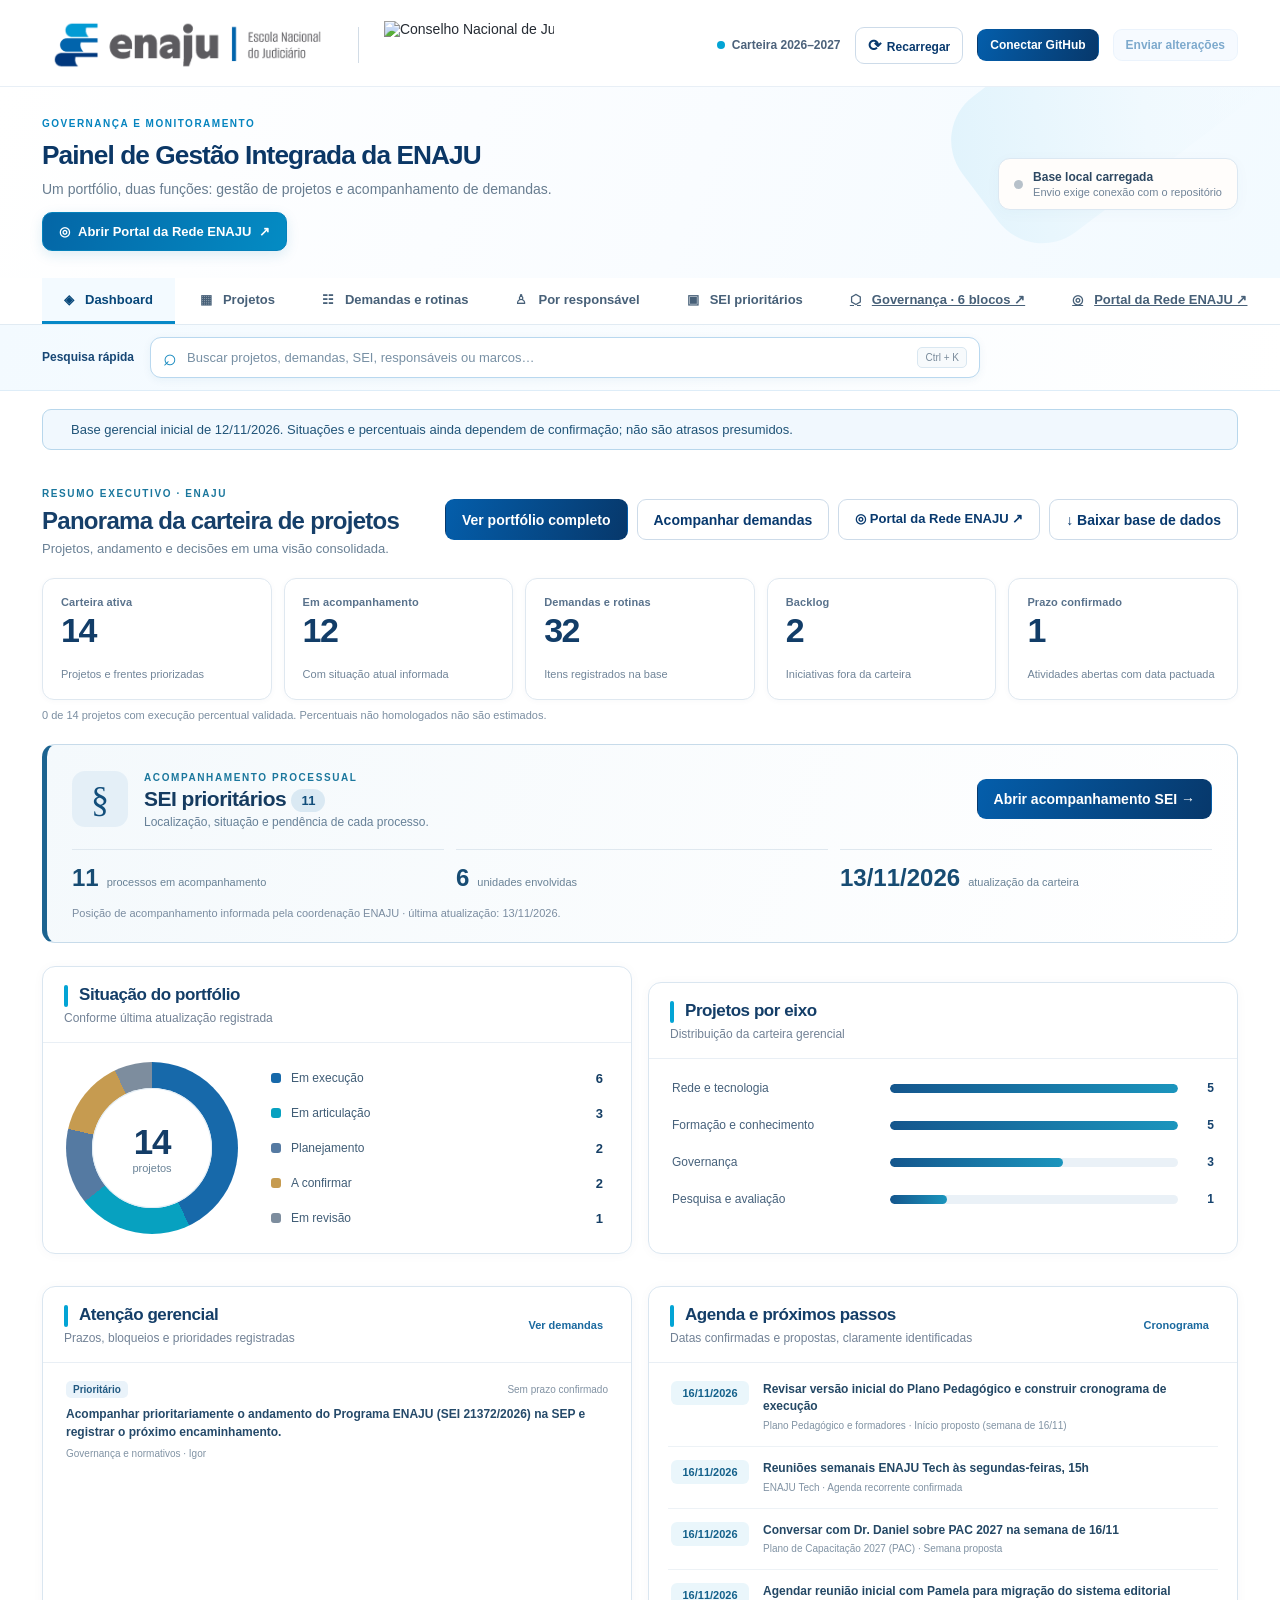
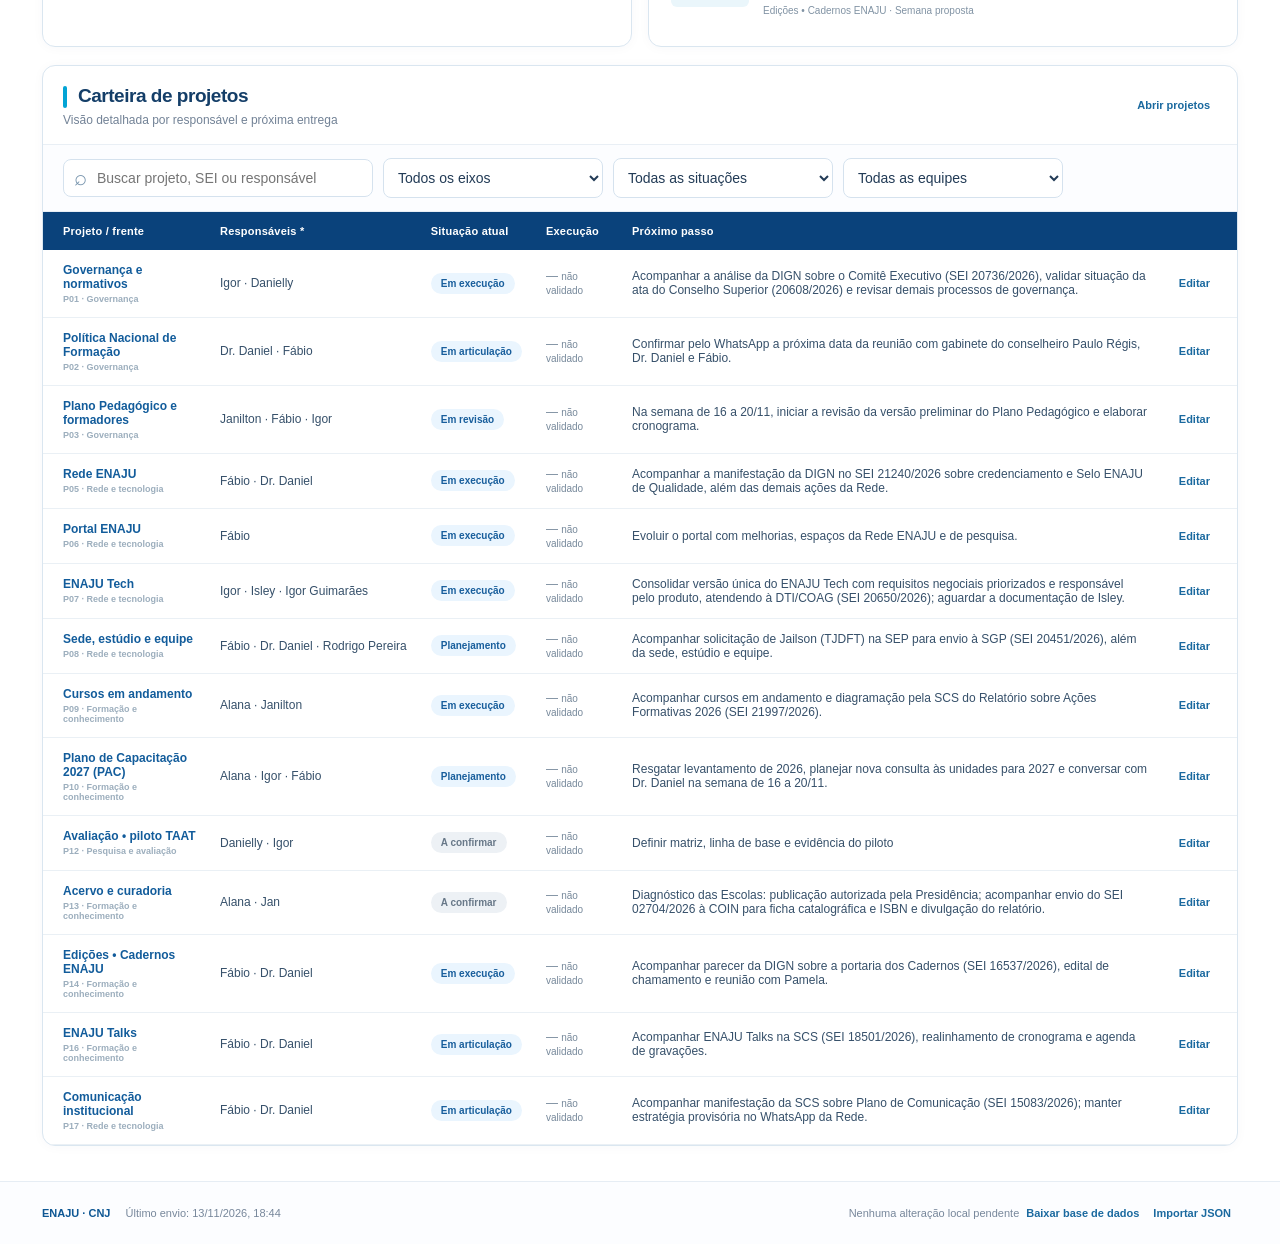
==== commit 7643d2b3: "ui: destacar link da Rede ENAJU no cabeçalho do painel" ====
--- a/index.html
+++ b/index.html
@@ -8,8 +8,8 @@
   <meta http-equiv="Content-Security-Policy" content="default-src 'self'; script-src 'self'; style-src 'self'; style-src-attr 'unsafe-inline'; img-src 'self' data: https://www.cnj.jus.br; font-src 'self'; connect-src 'self' https://api.github.com; object-src 'none'; base-uri 'self'; form-action 'self'; frame-ancestors 'none'; upgrade-insecure-requests">
   <title>ENAJU | Painel de Gestão Integrada</title>
   <link rel="icon" href="assets/enaju-favicon.svg" type="image/svg+xml">
-  <link rel="stylesheet" href="styles.css?v=5">
-  <script src="app.js?v=6" defer></script>
+  <link rel="stylesheet" href="styles.css?v=6">
+  <script src="app.js?v=7" defer></script>
 </head>
 <body>
   <a class="skip" href="#main">Ir para o conteúdo</a>
@@ -32,6 +32,7 @@
         <div class="eyebrow">GOVERNANÇA E MONITORAMENTO</div>
         <h1>Painel de Gestão Integrada da ENAJU</h1>
         <p>Um portfólio, duas funções: gestão de projetos e acompanhamento de demandas.</p>
+        <a class="headband-portal" href="https://redenacional-enaju-cnj.github.io/rede-escolas-enaju/index.html" target="_blank" rel="noopener noreferrer" aria-label="Abrir o Portal da Rede ENAJU em outra aba"><span aria-hidden="true">◎</span> Abrir Portal da Rede ENAJU <span aria-hidden="true">↗</span></a>
       </div>
       <div class="sync-info" id="connectionBanner" role="status">
         <span id="connectionDot" class="connection-dot"></span>
--- a/styles.css
+++ b/styles.css
@@ -131,3 +131,13 @@
 .quick-result-empty{margin:0;padding:20px 16px;font-size:12px;color:#71869c}
 @media(max-width:800px){.quick-find-area{padding:12px 22px;display:block}.quick-find-label{display:block;margin:0 0 8px}.quick-find-control{width:100%}.quick-results{left:22px;width:calc(100% - 44px)}}
 @media(max-width:480px){.quick-find-area{padding:10px 15px}.quick-results{left:15px;width:calc(100% - 30px)}.quick-find-shortcut{display:none}.quick-result-kind{flex-basis:65px}.quick-result-item{padding:10px 12px}}
+
+/* Rede ENAJU: acesso direto, visível sem rolar o menu */
+
+.headband-portal{display:inline-flex;align-items:center;gap:8px;width:max-content;max-width:100%;margin-top:15px;padding:11px 16px;background:linear-gradient(110deg,#0466a6,#048cc4);color:#fff!important;text-decoration:none;border:1px solid #0581bb;border-radius:10px;font-size:13px;font-weight:760;box-shadow:0 4px 13px #087bb022;transition:box-shadow .2s ease,transform .2s ease}
+.headband-portal:hover{transform:translateY(-1px);box-shadow:0 6px 17px #087bb03a}
+.headband-portal:focus-visible,.exec-link:focus-visible{outline:3px solid #00aade;outline-offset:3px}
+.exec-link{display:inline-flex;align-items:center;text-decoration:none;font-size:13px;line-height:1.3}
+.exec-link:hover{text-decoration:underline}
+@media(max-width:800px){.headband-portal{margin-top:12px}}
+@media(max-width:480px){.headband-portal{padding:10px 12px;font-size:12px}}
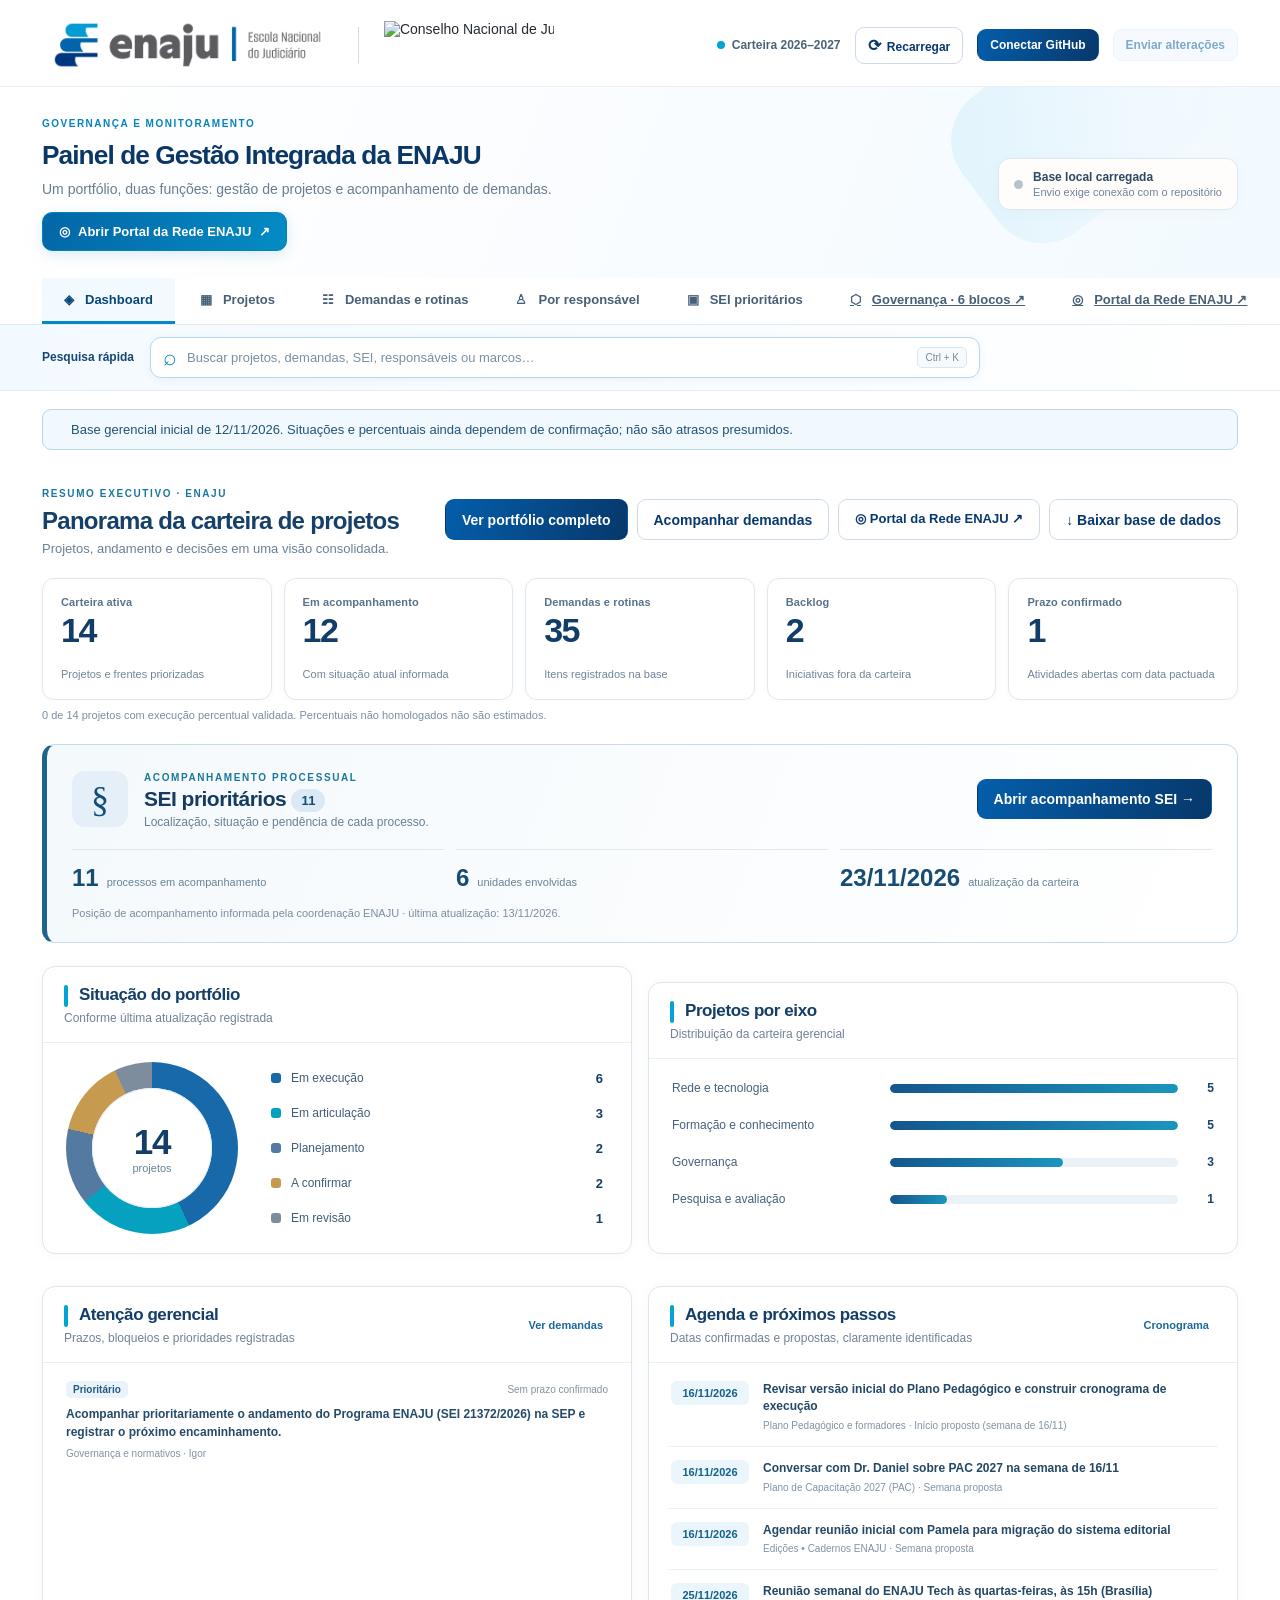
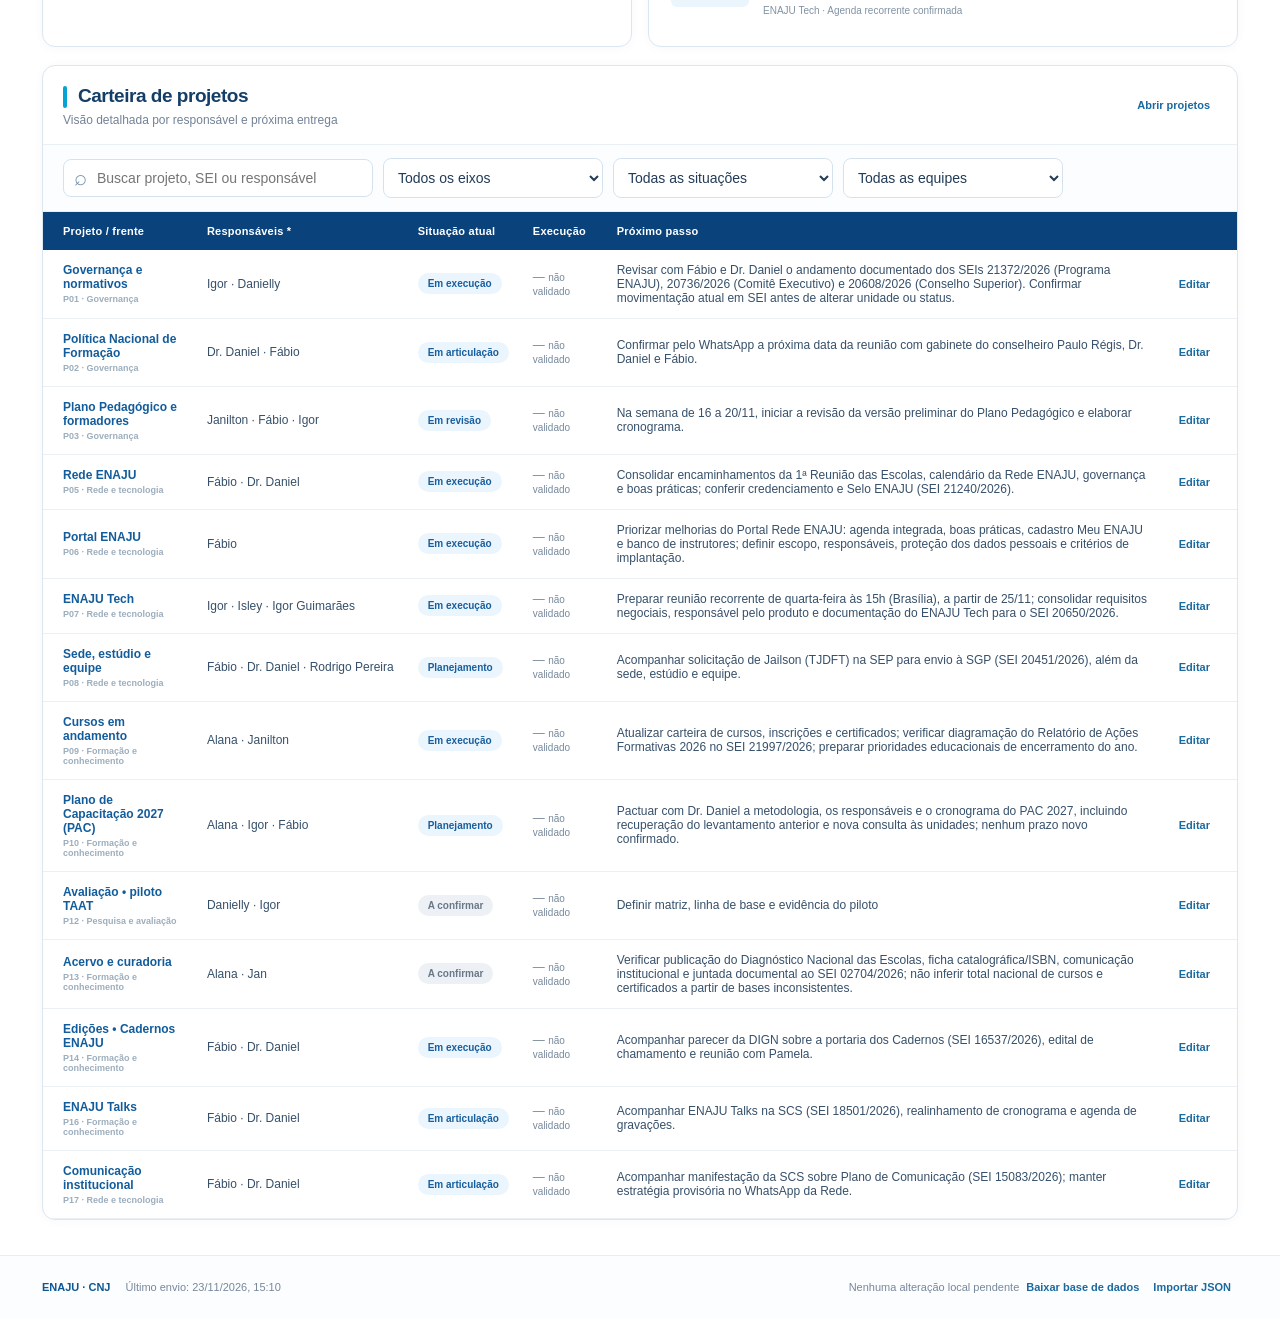
==== commit 0c909e74: "ENAJU: publicar novas versões do JavaScript e CSS do SEI" ====
--- a/index.html
+++ b/index.html
@@ -8,8 +8,8 @@
   <meta http-equiv="Content-Security-Policy" content="default-src 'self'; script-src 'self'; style-src 'self'; style-src-attr 'unsafe-inline'; img-src 'self' data: https://www.cnj.jus.br; font-src 'self'; connect-src 'self' https://api.github.com; object-src 'none'; base-uri 'self'; form-action 'self'; frame-ancestors 'none'; upgrade-insecure-requests">
   <title>ENAJU | Painel de Gestão Integrada</title>
   <link rel="icon" href="assets/enaju-favicon.svg" type="image/svg+xml">
-  <link rel="stylesheet" href="styles.css?v=6">
-  <script src="app.js?v=7" defer></script>
+  <link rel="stylesheet" href="styles.css?v=7">
+  <script src="app.js?v=8" defer></script>
 </head>
 <body>
   <a class="skip" href="#main">Ir para o conteúdo</a>
--- a/styles.css
+++ b/styles.css
@@ -141,3 +141,20 @@
 .exec-link:hover{text-decoration:underline}
 @media(max-width:800px){.headband-portal{margin-top:12px}}
 @media(max-width:480px){.headband-portal{padding:10px 12px;font-size:12px}}
+
+/* Atualização rápida dos processos SEI: registro manual e envio autenticado. */
+.sei-table{min-width:1380px}
+.sei-update-cell{min-width:300px;max-width:360px;vertical-align:top!important}
+.sei-update-compose{display:flex;flex-direction:column;align-items:stretch;gap:8px}
+.sei-update-compose label{color:#42627d;font-weight:700;font-size:11px}
+.sei-update-compose textarea{display:block;width:100%;min-height:66px;resize:vertical;padding:9px 10px;border:1px solid #cadbea;background:#fff;border-radius:8px;line-height:1.45;color:#243f5b;font-size:12px}
+.sei-update-compose textarea:focus{outline:2px solid #57b5df;outline-offset:1px}
+.sei-update-compose button{align-self:flex-start}
+.sei-update-last{padding:8px 10px;background:#f3f8fc;border:1px solid #e1ecf5;border-radius:8px;overflow-wrap:anywhere}
+.sei-update-last strong{color:#336182;font-size:10px;line-height:1.4}
+.sei-update-last p{color:#536b7e;font-size:11px;line-height:1.5;margin:4px 0 0;white-space:pre-wrap}
+.sei-updates-history{list-style-position:inside;padding:0;margin:0}
+.sei-updates-history li{padding:11px 0;border-bottom:1px solid #e5edf4;font-size:12px}
+.sei-updates-history li strong{color:#345a76;font-size:11px}
+.sei-updates-history li p{white-space:pre-wrap;overflow-wrap:anywhere;margin:6px 0 0;color:#38566f;line-height:1.5}
+
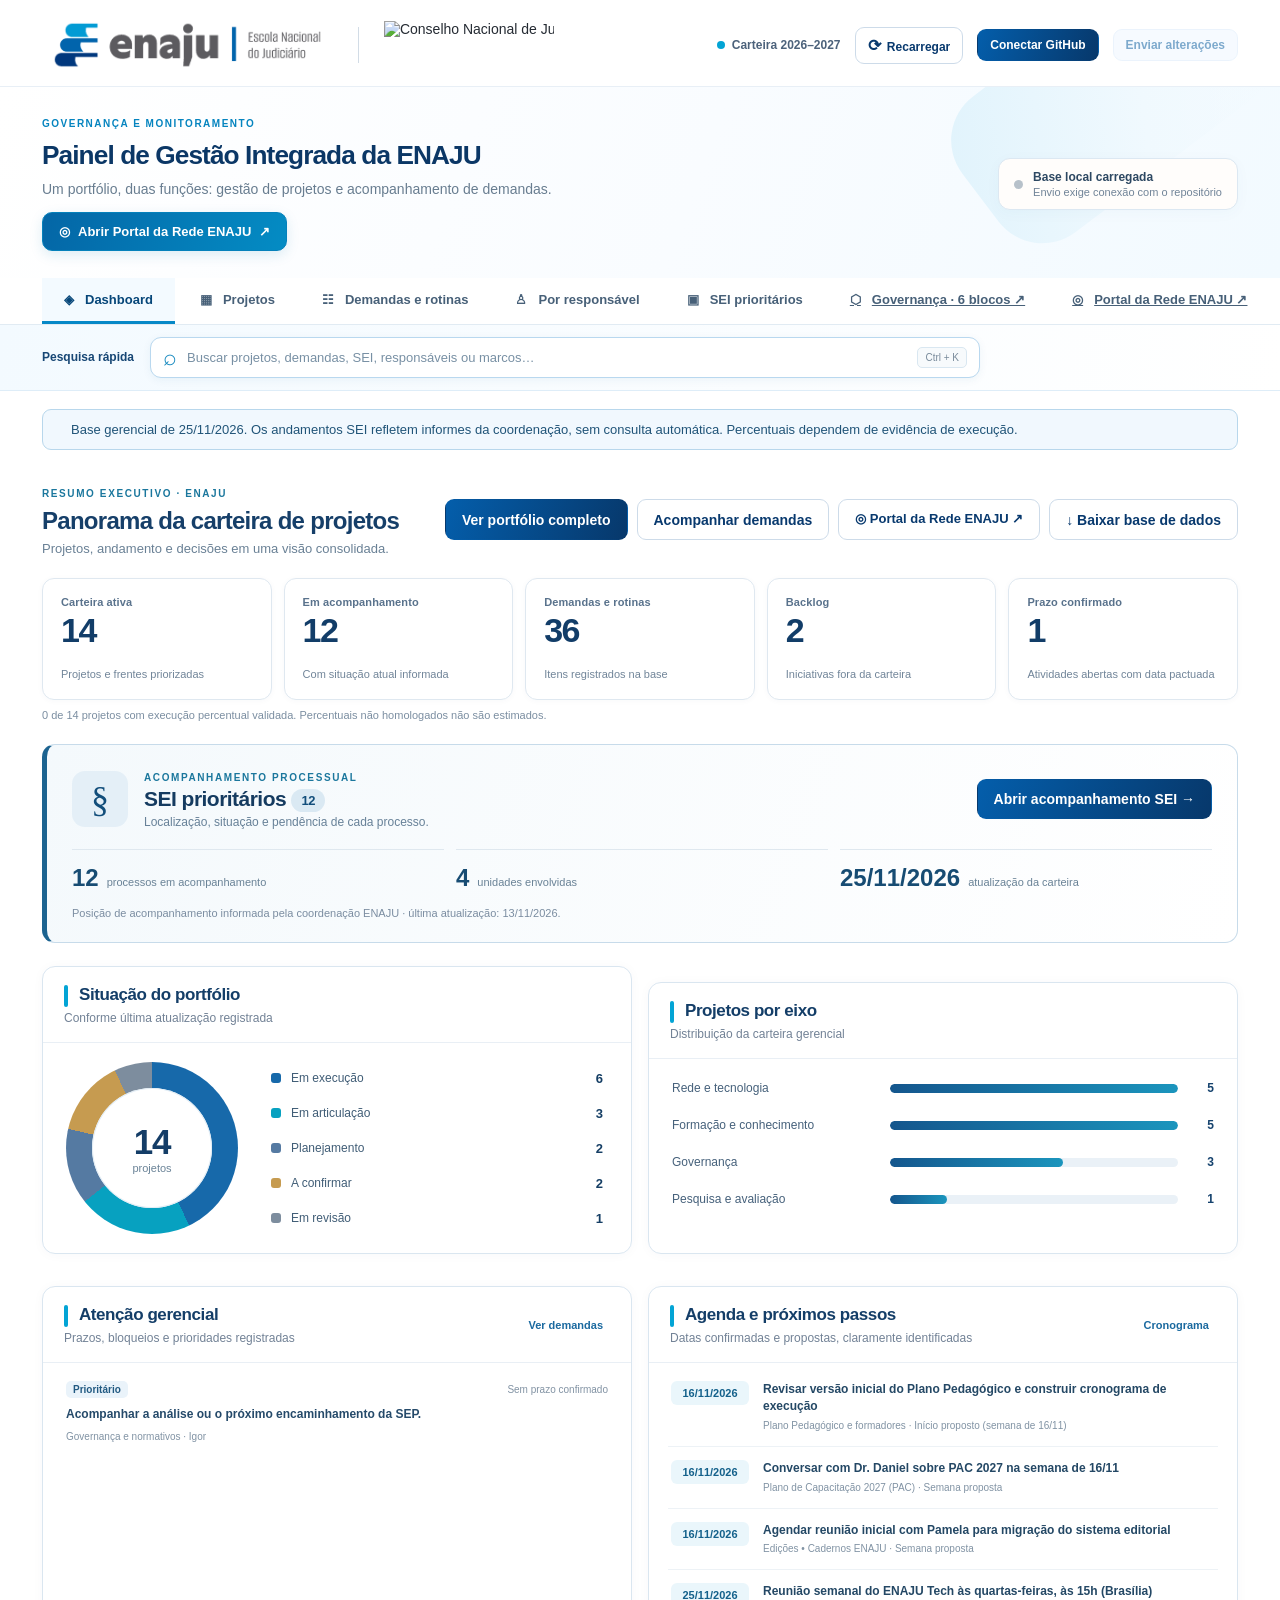
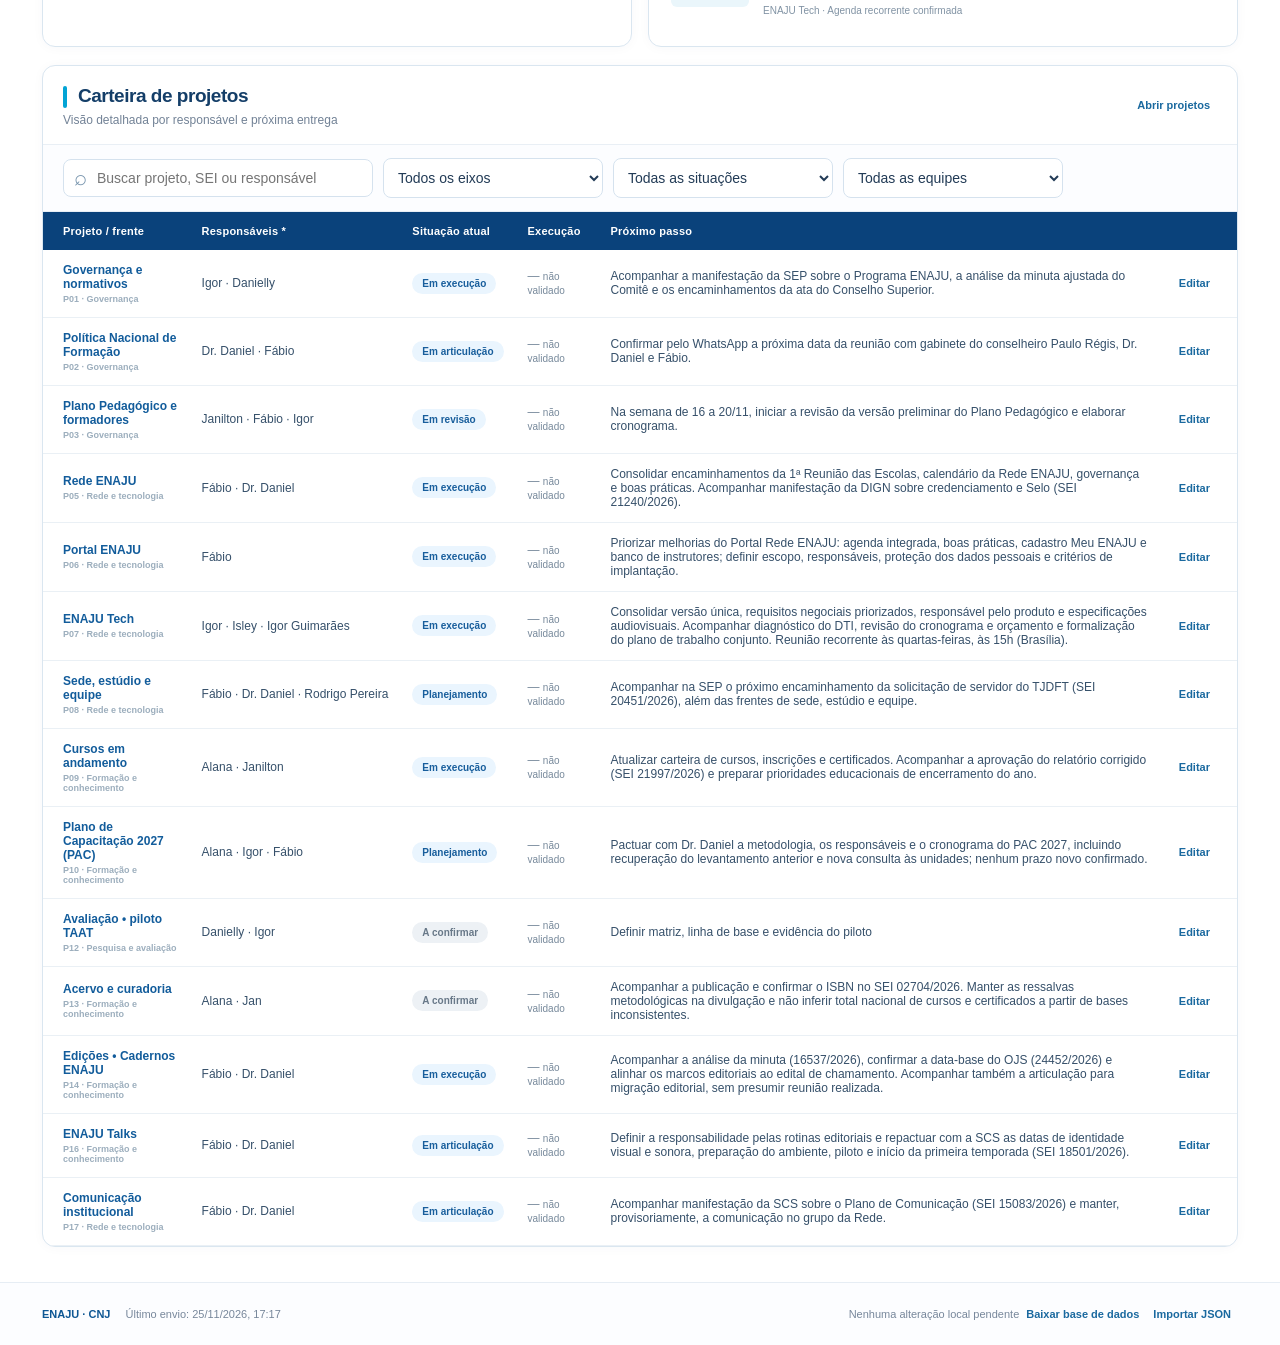
==== commit eb60695b: "Atualiza acompanhamento de 12 processos SEI em 25/11/2026" ====
--- a/index.html
+++ b/index.html
@@ -8,8 +8,8 @@
   <meta http-equiv="Content-Security-Policy" content="default-src 'self'; script-src 'self'; style-src 'self'; style-src-attr 'unsafe-inline'; img-src 'self' data: https://www.cnj.jus.br; font-src 'self'; connect-src 'self' https://api.github.com; object-src 'none'; base-uri 'self'; form-action 'self'; frame-ancestors 'none'; upgrade-insecure-requests">
   <title>ENAJU | Painel de Gestão Integrada</title>
   <link rel="icon" href="assets/enaju-favicon.svg" type="image/svg+xml">
-  <link rel="stylesheet" href="styles.css?v=7">
-  <script src="app.js?v=8" defer></script>
+  <link rel="stylesheet" href="styles.css?v=8">
+  <script src="app.js?v=10" defer></script>
 </head>
 <body>
   <a class="skip" href="#main">Ir para o conteúdo</a>
--- a/styles.css
+++ b/styles.css
@@ -158,3 +158,107 @@
 .sei-updates-history li strong{color:#345a76;font-size:11px}
 .sei-updates-history li p{white-space:pre-wrap;overflow-wrap:anywhere;margin:6px 0 0;color:#38566f;line-height:1.5}
 
+
+/* Layout responsivo: iPhone/Android em orientação vertical, sem tabelas horizontais. */
+@media (max-width:720px){
+  html{width:100%;-webkit-text-size-adjust:100%;text-size-adjust:100%;scroll-padding-top:12px}
+  body,.app{width:100%;max-width:100%;min-width:0;overflow-x:clip}
+  .app{box-shadow:none}
+  .topbar{display:flex;flex-direction:column;align-items:stretch;gap:12px;padding:14px 14px 12px}
+  .branding{width:100%;min-width:0}
+  .brandlogo{display:block;height:auto;max-height:48px;max-width:min(290px,78vw);object-fit:contain}
+  .branddivider,.cnjmark{display:none}
+  .topbar-right{display:grid;grid-template-columns:repeat(2,minmax(0,1fr));gap:8px;width:100%;min-width:0;white-space:normal}
+  .topbar-right .portfolio-year{grid-column:1/-1}
+  .topbar-right .btn{display:flex;align-items:center;justify-content:center;min-width:0;width:100%;min-height:44px;padding:10px 6px;white-space:normal;text-align:center;line-height:1.25}
+  #btnSend{grid-column:1/-1}
+  .headband{display:flex;flex-direction:column;align-items:stretch;padding:20px 15px;gap:15px}
+  .headband h1{font-size:clamp(21px,6.1vw,26px)}
+  .headband p{line-height:1.5}
+  .headband-portal{display:flex;width:100%;justify-content:center;white-space:normal;text-align:center}
+  .sync-info{width:100%;min-width:0}
+  .mainnav{display:grid;grid-template-columns:repeat(2,minmax(0,1fr));gap:6px;padding:9px 12px;overflow:visible}
+  .mainnav .nav-btn{display:flex;justify-content:flex-start;align-items:center;min-width:0;width:100%;min-height:44px;padding:9px;border:1px solid #e2eaf2;border-radius:8px;text-align:left;white-space:normal;overflow-wrap:anywhere;font-size:11px;line-height:1.35;gap:7px}
+  .mainnav .nav-btn.active{border:1px solid #078bcd;box-shadow:inset 3px 0 #078bcd}
+  .quick-find-area{padding:11px 14px}
+  .quick-find-control{min-height:46px}
+  .quick-find-control input{font-size:16px}
+  .quick-results{max-height:min(62vh,420px);overscroll-behavior:contain;-webkit-overflow-scrolling:touch}
+  .content{padding:16px 12px 24px;min-width:0}
+  .banner{margin:12px 12px 0;overflow-wrap:anywhere}
+  .toolbar{gap:12px;align-items:stretch}
+  .toolbar>div:first-child{min-width:0}
+  .toolbar-right{gap:8px}
+  .toolbar-right .btn{min-height:44px}
+  .metric-grid,.executive-metrics{grid-template-columns:repeat(2,minmax(0,1fr));gap:9px}
+  .metric,.exec-kpi{min-width:0;padding:14px 11px;min-height:105px}
+  .metric{gap:10px}
+  .metric-icon{flex:0 0 36px;height:38px;font-size:20px}
+  .metric-value{font-size:clamp(20px,6vw,27px)}
+  .metric-label{font-size:11px;overflow-wrap:anywhere}
+  .exec-kpi strong{font-size:clamp(23px,8vw,31px)}
+  .exec-grid,.section-grid,.grid2,.intro-options,.form-grid,.detail-grid{grid-template-columns:minmax(0,1fr)}
+  .side-stack{grid-template-columns:minmax(0,1fr)}
+  .exec-intro{flex-direction:column;align-items:stretch}
+  .exec-intro-actions{width:100%}
+  .exec-intro-actions .btn{flex:1 1 auto;min-height:44px}
+  .exec-status-body{flex-direction:column;align-items:stretch;padding:16px}
+  .exec-donut{align-self:center}
+  .exec-area{grid-template-columns:minmax(86px,1.15fr) minmax(50px,1fr) 25px;gap:8px}
+  .exec-area,.exec-task,.exec-next-row,.priority-row{overflow-wrap:anywhere}
+  .panel,.soft-card,.owner-demand-card,.sei-dashboard{min-width:0}
+  .panel-header{gap:9px}
+  .panel-header .btn{min-height:44px}
+  .form-grid .full{grid-column:1}
+  .field input,.field select,.field textarea,.filterbar input,.filterbar select{font-size:16px;min-height:44px;max-width:100%}
+  .filterbar{align-items:stretch}
+  .filterbar select,.searchbox,.filterbar .searchbox{max-width:none;flex:1 1 100%}
+  .table-wrap,.sei-table-wrap{width:100%;overflow:visible}
+  .data-table,.sei-table{display:block;width:100%;min-width:0!important;table-layout:auto}
+  /* Mantém os cabeçalhos no DOM para leitores de tela; os rótulos são repetidos nos cartões. */
+  .data-table thead{position:absolute!important;width:1px!important;height:1px!important;padding:0!important;margin:-1px!important;overflow:hidden!important;clip:rect(0,0,0,0)!important;white-space:nowrap!important;border:0!important}
+  .data-table tbody{display:grid;grid-template-columns:minmax(0,1fr);gap:12px;width:100%;padding:12px;background:#f7fafe}
+  .data-table tbody tr{display:block;width:100%;min-width:0;border:1px solid #d8e6f1;border-radius:11px;background:white;overflow:hidden;box-shadow:0 1px 7px #12395710}
+  .data-table tbody tr td,.data-table tbody tr td:first-child,.data-table tbody tr td:last-child{display:block;width:100%;min-width:0;max-width:100%;padding:11px 13px;white-space:normal;overflow-wrap:anywhere;border:0;border-bottom:1px solid #edf2f6;vertical-align:top;background:transparent}
+  .data-table tbody tr td:last-child{border-bottom:0}
+  .data-table tbody tr td:first-child{padding-top:14px}
+  .data-table tbody tr td:not(:first-child)[data-mobile-label]::before{content:attr(data-mobile-label);display:block;text-transform:uppercase;letter-spacing:.035em;font-size:10px;font-weight:800;color:#627f96;margin:0 0 5px}
+  .data-table tbody tr td[data-mobile-action="true"]{padding-top:5px}
+  .data-table tbody tr td[colspan]{padding:18px}
+  .data-table .project-name{max-width:100%}
+  .data-table .nowrap{white-space:normal}
+  .data-table .text-button{min-height:40px;text-align:left}
+  .sei-update-cell{width:100%!important;min-width:0!important;max-width:none!important}
+  .sei-update-compose{gap:8px}
+  .sei-update-compose textarea{width:100%;font-size:16px;min-height:88px}
+  .sei-update-compose button{min-height:44px;align-self:stretch}
+  .sei-await{min-width:0;overflow-wrap:anywhere}
+  .sei-dashboard-head{align-items:stretch}
+  .sei-dashboard-head .btn{width:100%;min-height:44px}
+  .sei-mini-grid{min-width:0}
+  .sei-mini-grid>div{min-width:0}
+  .footer{padding:17px 14px;align-items:flex-start;gap:12px}
+  .footer>div{min-width:0;display:flex;flex-wrap:wrap;gap:8px}
+  .footer .text-button{min-height:44px}
+  .modal-layer{align-items:center;padding:8px}
+  .modal-card{width:100%;max-width:100%;max-height:calc(100dvh - 16px);border-radius:13px;overscroll-behavior:contain;-webkit-overflow-scrolling:touch}
+  .modal-header{padding:13px 15px}
+  .modal-content{padding:16px}
+  .modal-header h2{font-size:17px;overflow-wrap:anywhere}
+  .form-actions{flex-wrap:wrap;align-items:stretch;justify-content:flex-end}
+  .form-actions .btn{min-height:44px;flex:1 1 130px}
+  .owner-cards{grid-template-columns:1fr}
+  .owner-list{grid-template-columns:1fr}
+  .owner-results,.owner-panel{min-width:0}
+  .toast{bottom:max(12px,env(safe-area-inset-bottom));left:12px;right:12px;max-width:none;overflow-wrap:anywhere}
+  button,a,input,select,textarea{-webkit-tap-highlight-color:rgba(0,123,190,.12)}
+}
+@media(max-width:350px){
+  .metric-grid,.executive-metrics{grid-template-columns:1fr}
+  .mainnav{gap:4px}
+  .mainnav .nav-btn{font-size:10px;padding:7px}
+}
+@supports not (height:100dvh){
+  @media(max-width:720px){.modal-card{max-height:calc(100vh - 16px)}}
+}
+
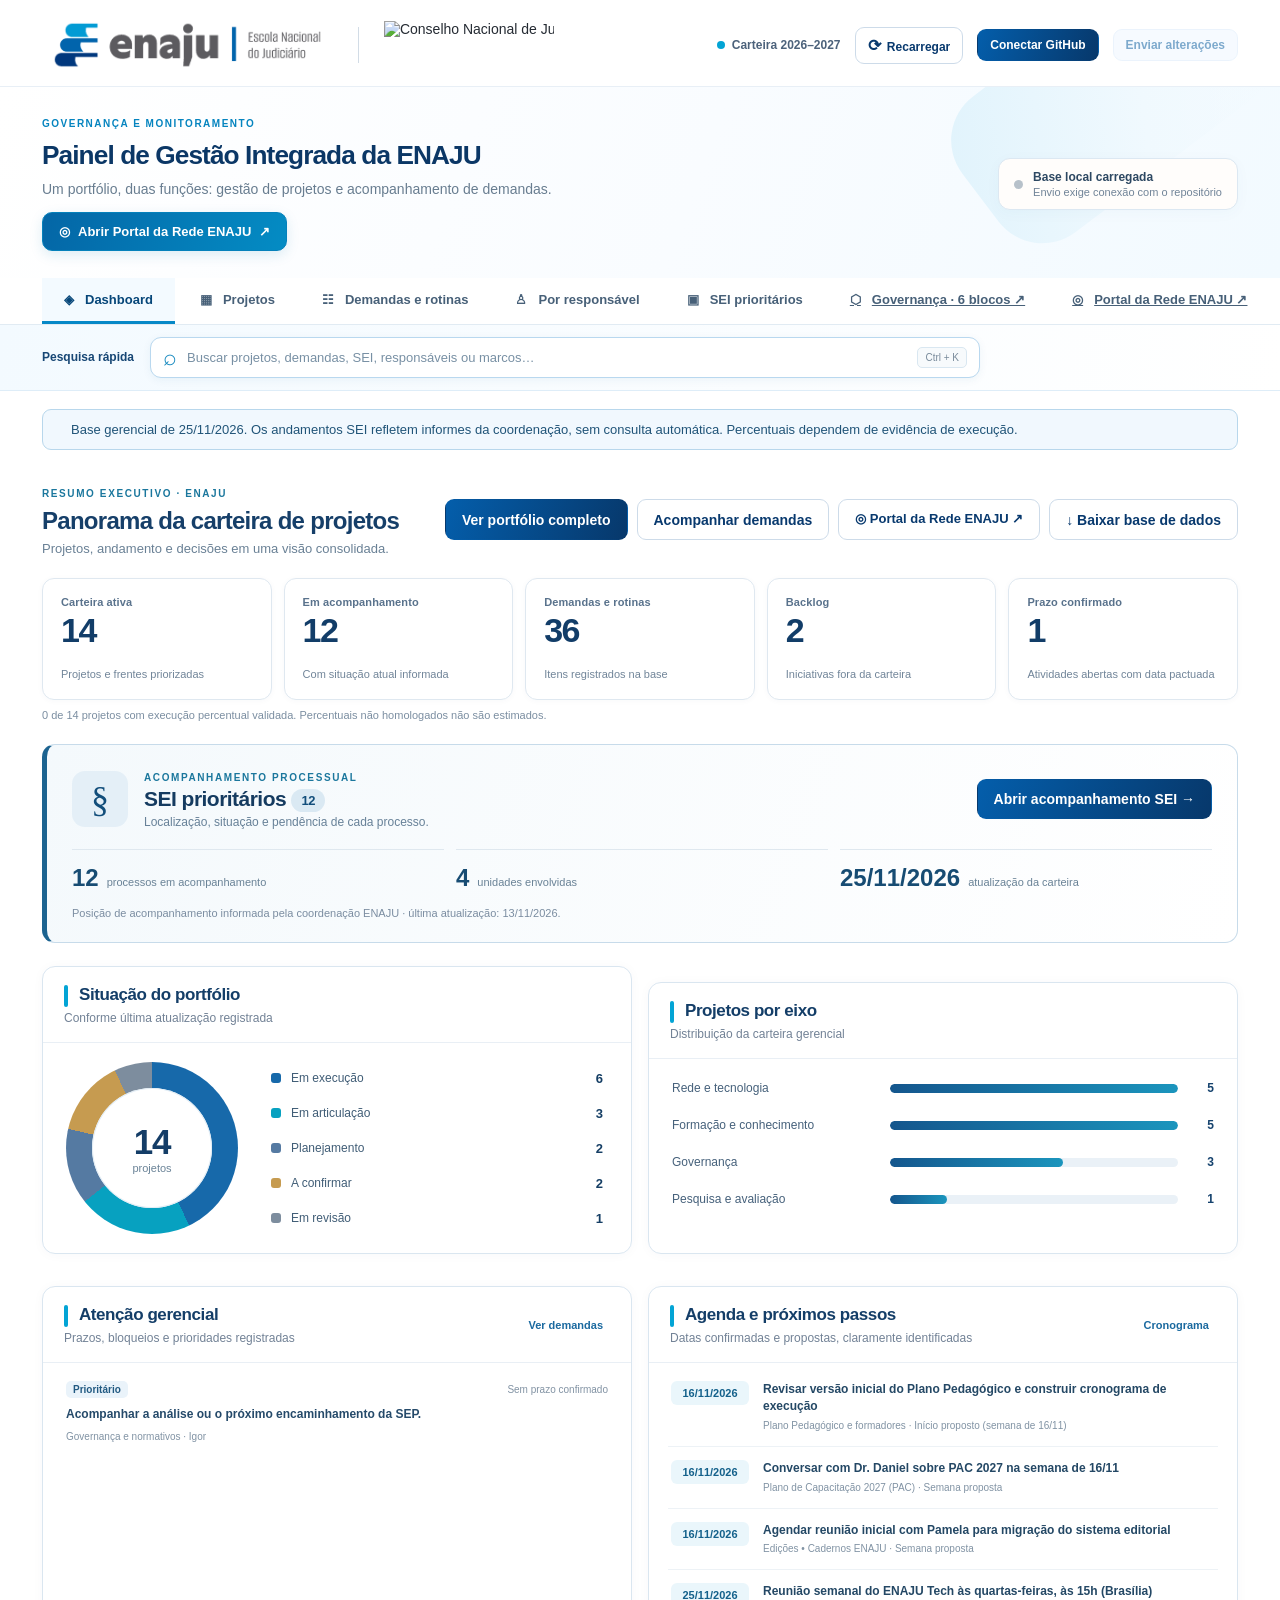
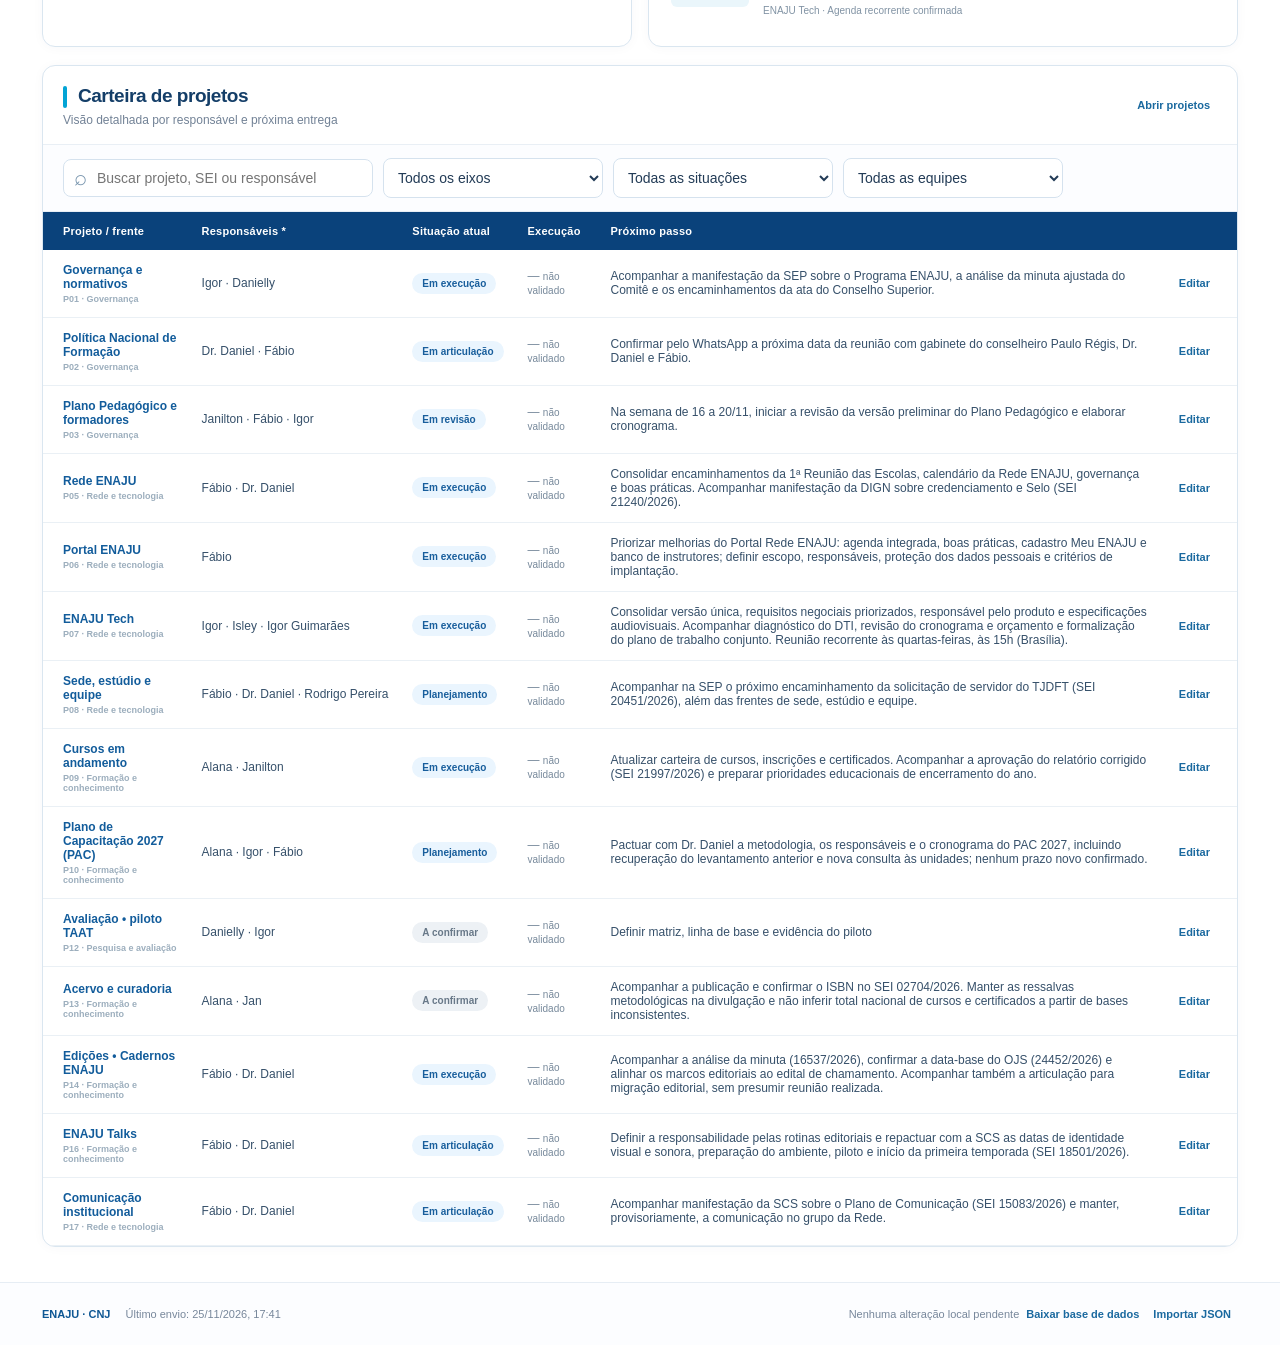
==== commit ccfb2fd9: "Ordena SEIs por atualização e destaca mudanças no painel" ====
--- a/index.html
+++ b/index.html
@@ -9,7 +9,7 @@
   <title>ENAJU | Painel de Gestão Integrada</title>
   <link rel="icon" href="assets/enaju-favicon.svg" type="image/svg+xml">
   <link rel="stylesheet" href="styles.css?v=8">
-  <script src="app.js?v=10" defer></script>
+  <script src="app.js?v=11" defer></script>
 </head>
 <body>
   <a class="skip" href="#main">Ir para o conteúdo</a>
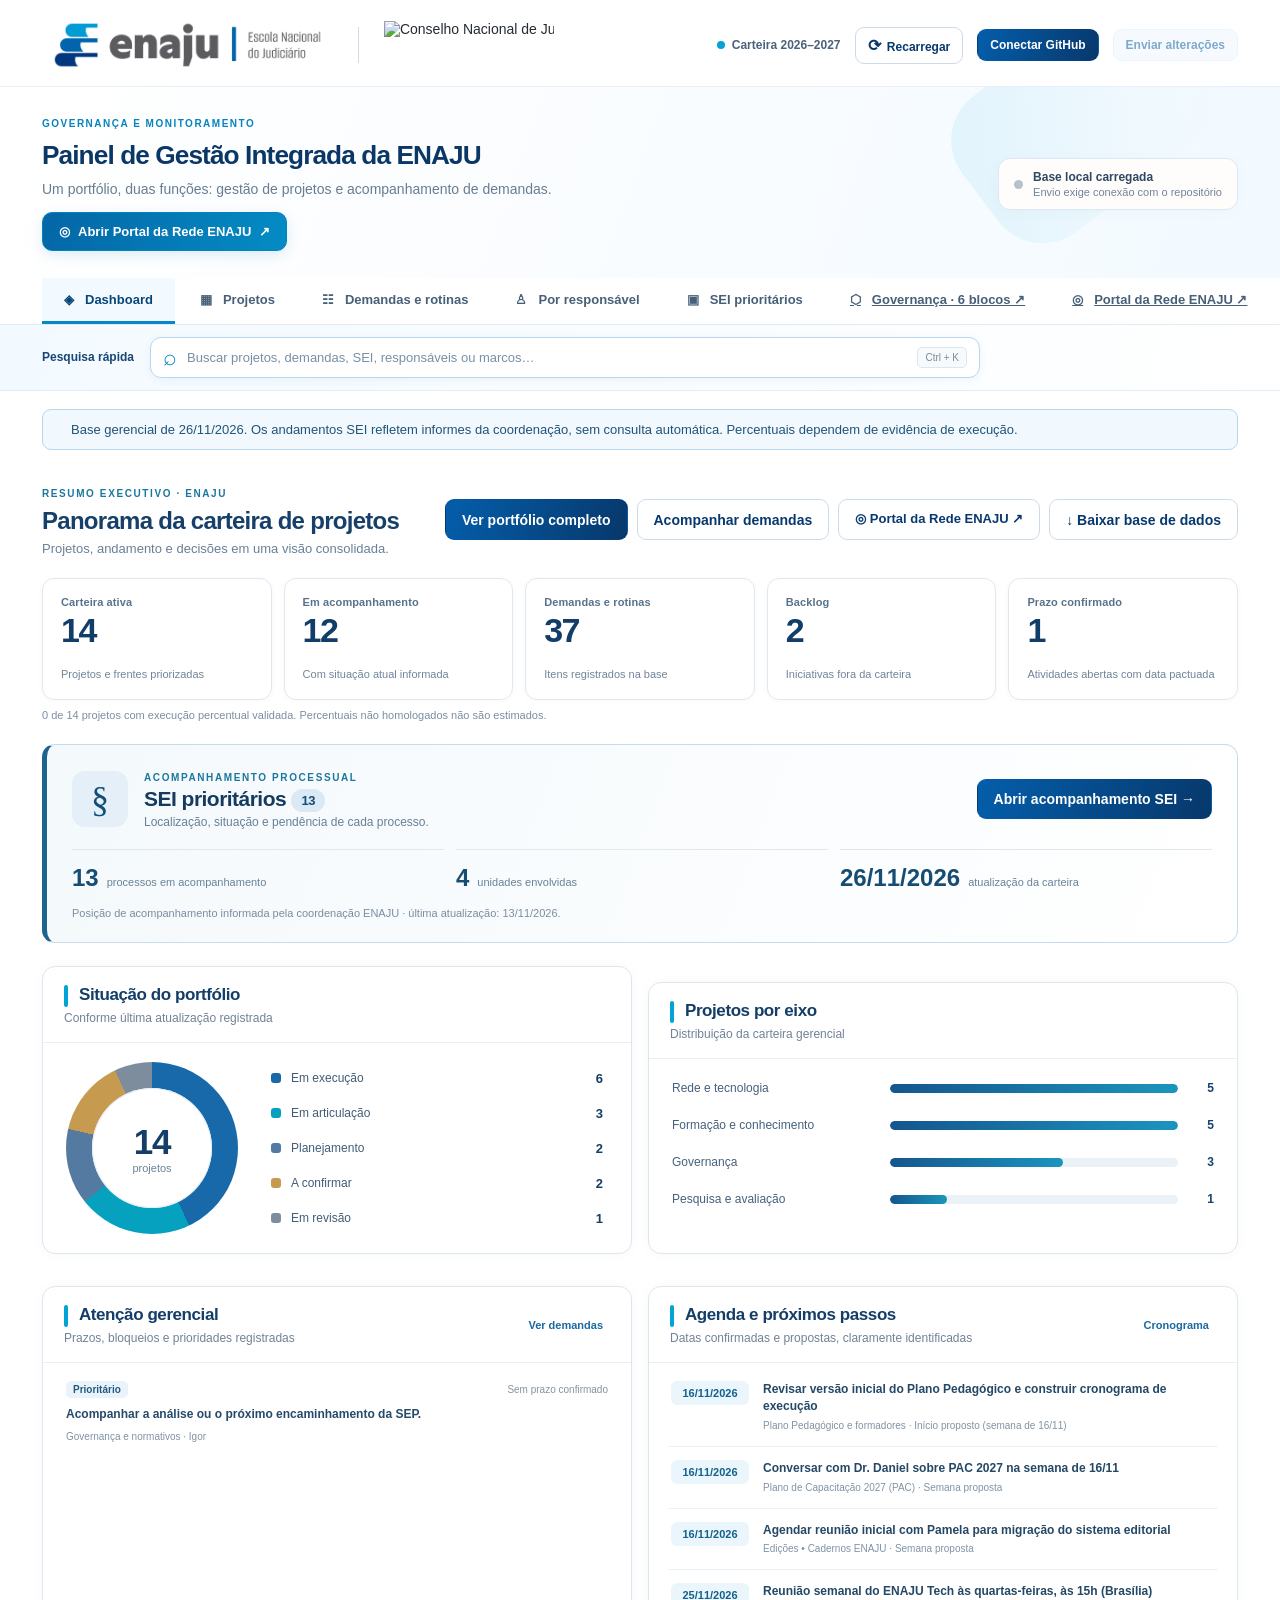
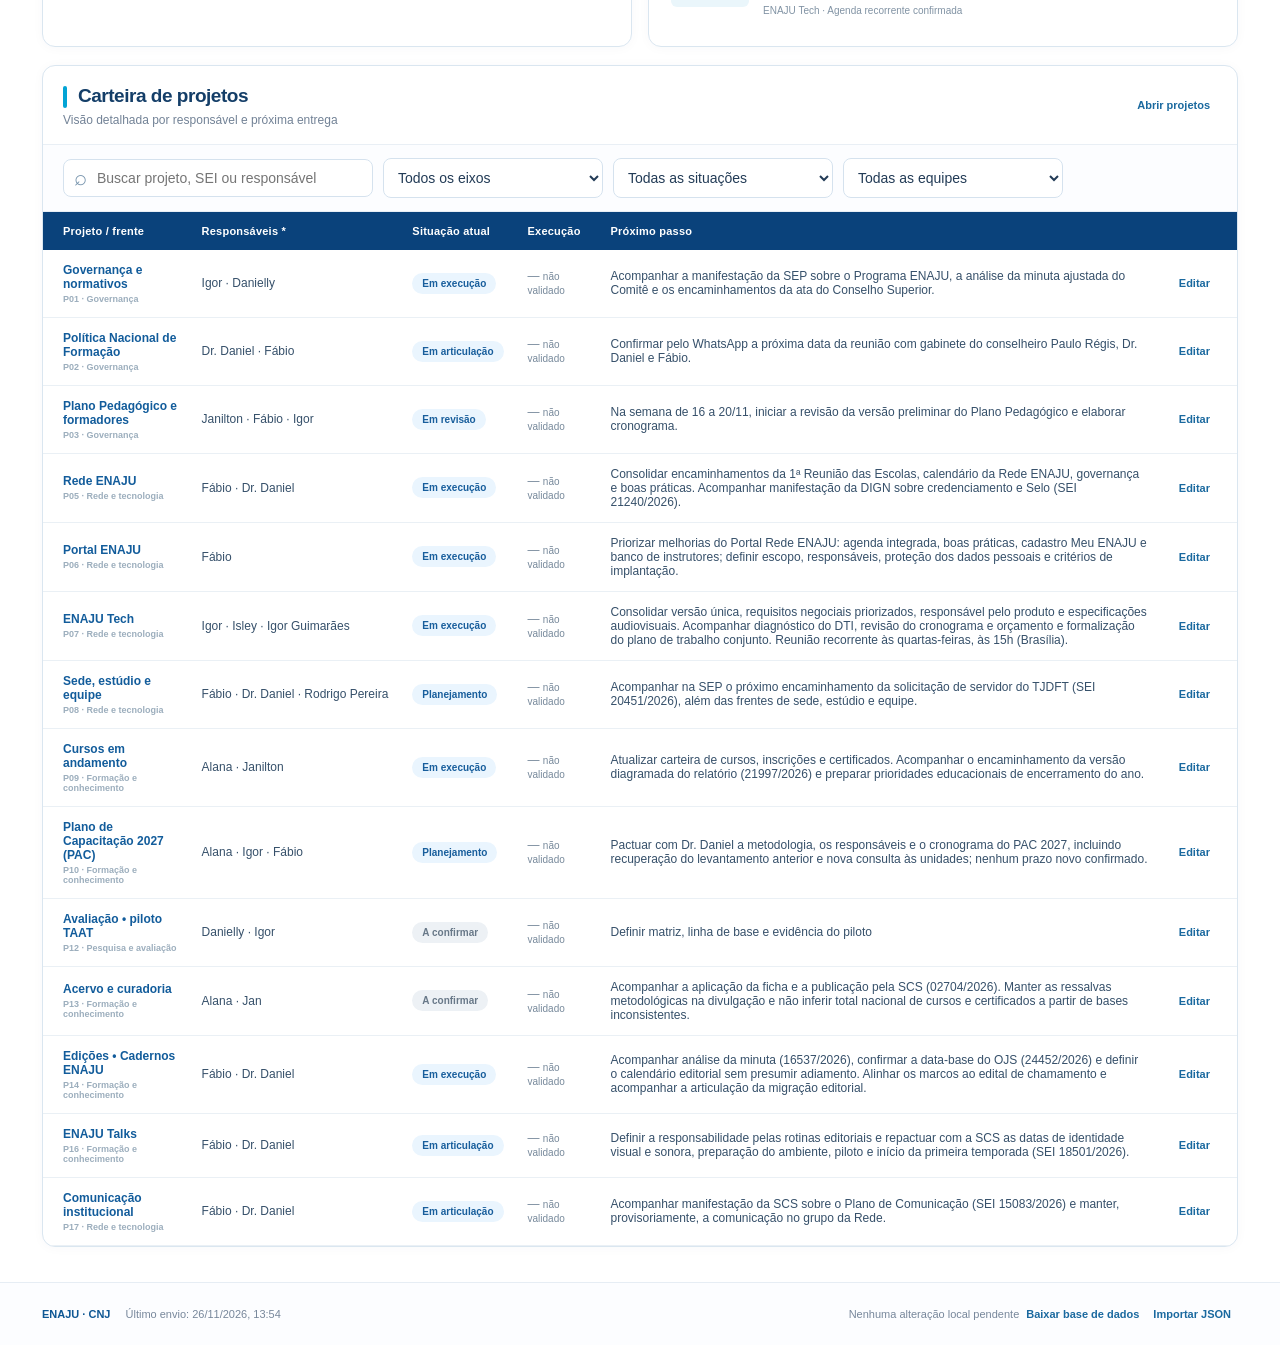
==== commit 997b3427: "Atualiza despachos SEI e inclui calendário financeiro de 2026" ====
--- a/index.html
+++ b/index.html
@@ -8,8 +8,8 @@
   <meta http-equiv="Content-Security-Policy" content="default-src 'self'; script-src 'self'; style-src 'self'; style-src-attr 'unsafe-inline'; img-src 'self' data: https://www.cnj.jus.br; font-src 'self'; connect-src 'self' https://api.github.com; object-src 'none'; base-uri 'self'; form-action 'self'; frame-ancestors 'none'; upgrade-insecure-requests">
   <title>ENAJU | Painel de Gestão Integrada</title>
   <link rel="icon" href="assets/enaju-favicon.svg" type="image/svg+xml">
-  <link rel="stylesheet" href="styles.css?v=8">
-  <script src="app.js?v=11" defer></script>
+  <link rel="stylesheet" href="styles.css?v=9">
+  <script src="app.js?v=12" defer></script>
 </head>
 <body>
   <a class="skip" href="#main">Ir para o conteúdo</a>
--- a/styles.css
+++ b/styles.css
@@ -262,3 +262,8 @@
   @media(max-width:720px){.modal-card{max-height:calc(100vh - 16px)}}
 }
 
+
+/* Cronograma dentro dos detalhes de um processo SEI */
+.data-table.sei-schedule-table{min-width:0}
+.sei-schedule-table th{position:static}
+@media(min-width:721px){.sei-schedule-table td:last-child{white-space:nowrap}}
